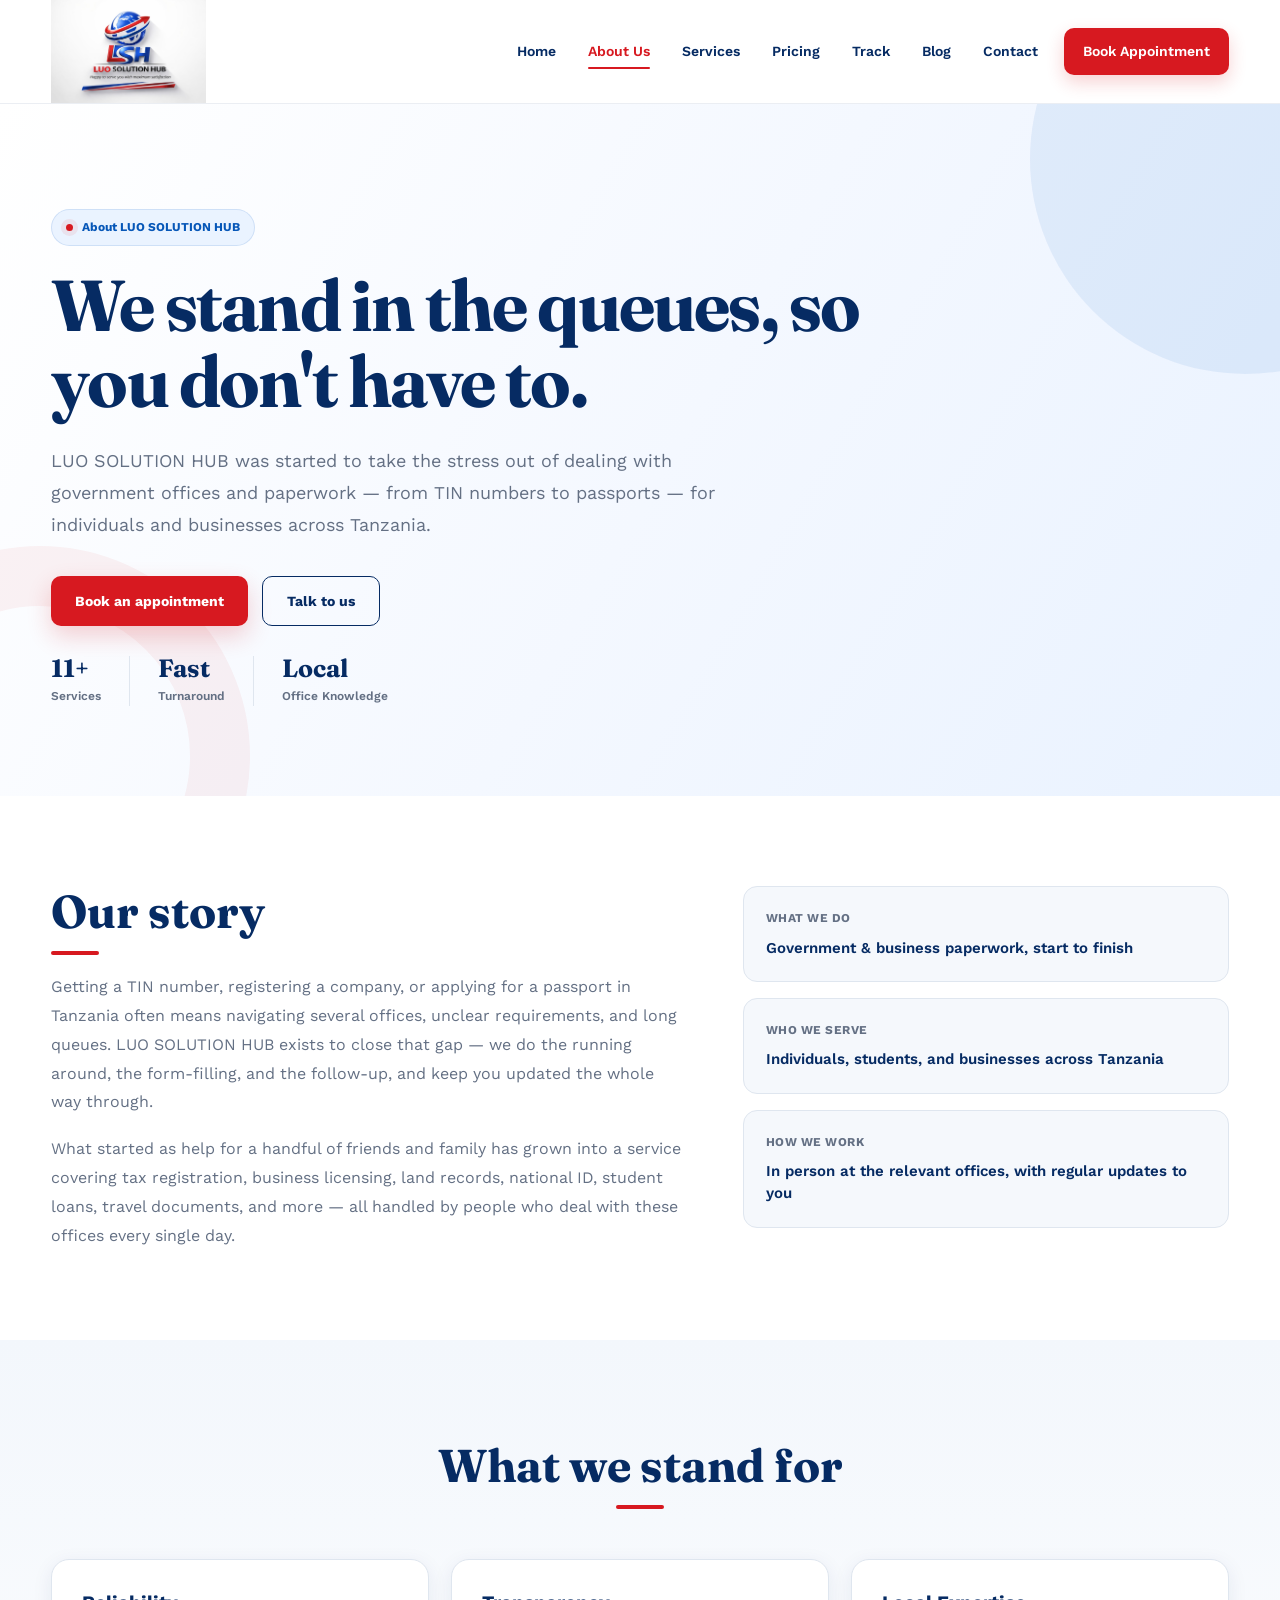
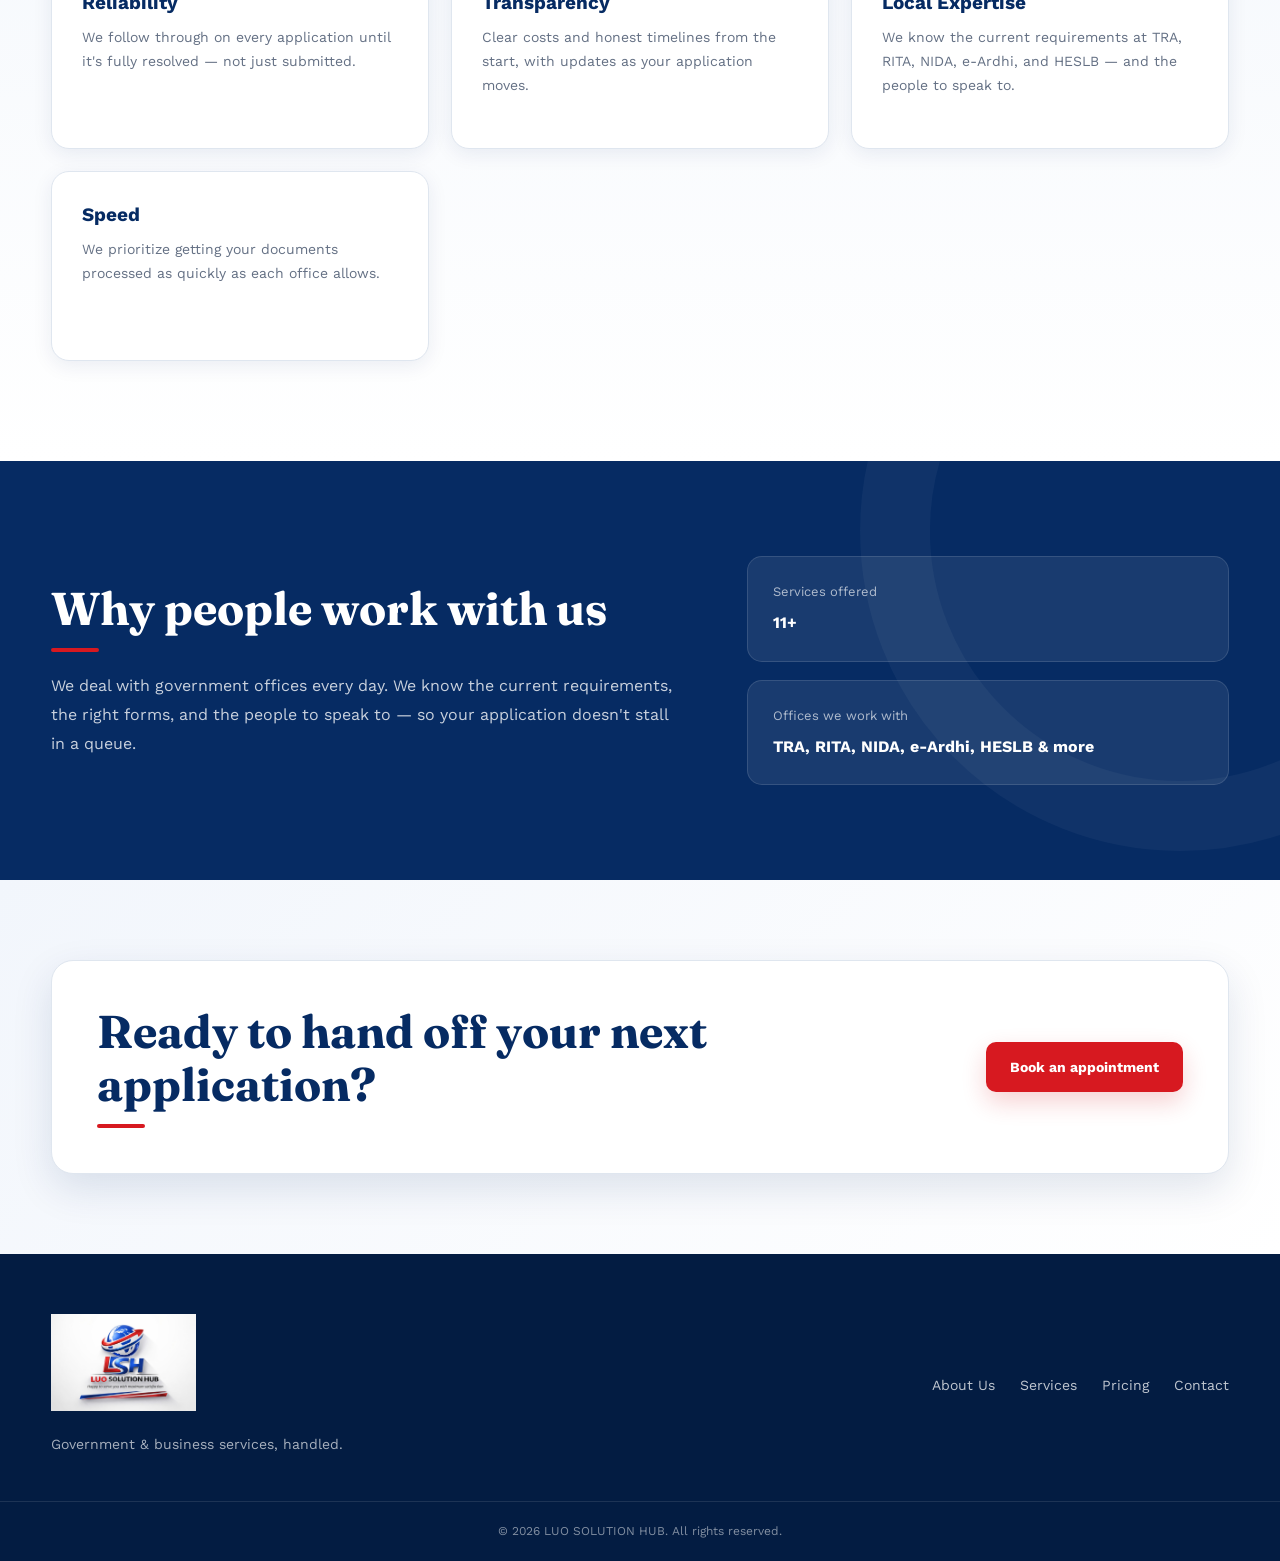
==== about.html @ 987a30d5 "Add booking, track, blog, and other pages" ====
<!DOCTYPE html>
<html lang="en">
<head>
  <meta charset="UTF-8">
  <meta name="viewport" content="width=device-width, initial-scale=1.0">
  <title>About Us — LUO SOLUTION HUB</title>
  <link rel="preconnect" href="https://fonts.googleapis.com">
  <link rel="preconnect" href="https://fonts.gstatic.com" crossorigin>
  <link href="https://fonts.googleapis.com/css2?family=Fraunces:opsz,wght@9..144,400;9..144,600;9..144,700&family=Work+Sans:wght@400;500;600&display=swap" rel="stylesheet">
  <link rel="stylesheet" href="styles.css">
</head>
<body>

  <header class="site-header">
    <div class="container header-inner">
      <a href="index.html" class="logo">
        <img src="image/logo.jpeg" alt="LUO Solution Hub Logo">
      </a>

      <button class="nav-toggle" id="navToggle" aria-label="Open menu" aria-expanded="false">
        <span></span><span></span><span></span>
      </button>

      <nav class="site-nav" id="siteNav">
        <a href="index.html">Home</a>
        <a href="about.html" class="active">About Us</a>
        <a href="services.html">Services</a>
        <a href="pricing.html">Pricing</a>
        <a href="track.html">Track</a>
        <a href="blog.html">Blog</a>
        <a href="contact.html">Contact</a>
        <a href="booking.html" class="nav-cta">Book Appointment</a>
      </nav>
    </div>
  </header>

  <main>
    <!-- HERO -->
    <section class="hero">
      <div class="container hero-inner">

        <div class="hero-badge">
          <span></span>
          About LUO SOLUTION HUB
        </div>

        <div class="hero-text">
          <h1>We stand in the queues, so you don't have to.</h1>
          <p class="hero-sub">
            LUO SOLUTION HUB was started to take the stress out of dealing with
            government offices and paperwork — from TIN numbers to passports —
            for individuals and businesses across Tanzania.
          </p>
          <div class="hero-actions">
            <a href="booking.html" class="btn btn-primary">Book an appointment</a>
            <a href="contact.html" class="btn btn-ghost">Talk to us</a>
          </div>

          <div class="hero-trust">
            <div>
              <strong>11+</strong>
              <span>Services</span>
            </div>
            <div>
              <strong>Fast</strong>
              <span>Turnaround</span>
            </div>
            <div>
              <strong>Local</strong>
              <span>Office Knowledge</span>
            </div>
          </div>
        </div>

      </div>
    </section>

    <!-- OUR STORY -->
    <section class="about-story">
      <div class="container about-story-inner">
        <div class="about-story-text">
          <h2>Our story</h2>
          <p>
            Getting a TIN number, registering a company, or applying for a
            passport in Tanzania often means navigating several offices,
            unclear requirements, and long queues. LUO SOLUTION HUB exists to
            close that gap — we do the running around, the form-filling, and
            the follow-up, and keep you updated the whole way through.
          </p>
          <p>
            What started as help for a handful of friends and family has grown
            into a service covering tax registration, business licensing, land
            records, national ID, student loans, travel documents, and more —
            all handled by people who deal with these offices every single day.
          </p>
        </div>
        <dl class="about-story-facts">
          <div>
            <dt>What we do</dt>
            <dd>Government &amp; business paperwork, start to finish</dd>
          </div>
          <div>
            <dt>Who we serve</dt>
            <dd>Individuals, students, and businesses across Tanzania</dd>
          </div>
          <div>
            <dt>How we work</dt>
            <dd>In person at the relevant offices, with regular updates to you</dd>
          </div>
        </dl>
      </div>
    </section>

    <!-- VALUES -->
    <section class="services">
      <div class="container">
        <h2>What we stand for</h2>
        <div class="services-grid">
          <div class="service-card">
            <h3>Reliability</h3>
            <p>We follow through on every application until it's fully resolved — not just submitted.</p>
          </div>
          <div class="service-card">
            <h3>Transparency</h3>
            <p>Clear costs and honest timelines from the start, with updates as your application moves.</p>
          </div>
          <div class="service-card">
            <h3>Local Expertise</h3>
            <p>We know the current requirements at TRA, RITA, NIDA, e-Ardhi, and HESLB — and the people to speak to.</p>
          </div>
          <div class="service-card">
            <h3>Speed</h3>
            <p>We prioritize getting your documents processed as quickly as each office allows.</p>
          </div>
        </div>
      </div>
    </section>

    <!-- WHY US -->
    <section class="trust">
      <div class="container trust-inner">
        <div>
          <h2>Why people work with us</h2>
          <p>
            We deal with government offices every day. We know the current
            requirements, the right forms, and the people to speak to —
            so your application doesn't stall in a queue.
          </p>
        </div>
        <dl class="trust-stats">
          <div>
            <dt>Services offered</dt>
            <dd>11+</dd>
          </div>
          <div>
            <dt>Offices we work with</dt>
            <dd>TRA, RITA, NIDA, e-Ardhi, HESLB &amp; more</dd>
          </div>
        </dl>
      </div>
    </section>

    <!-- CTA -->
    <section class="cta-band">
      <div class="container cta-inner">
        <h2>Ready to hand off your next application?</h2>
        <a href="booking.html" class="btn btn-primary">Book an appointment</a>
      </div>
    </section>
  </main>

  <footer class="site-footer">
    <div class="container footer-inner">
      <div>
        <a href="index.html" class="logo footer-logo">
          <img src="image/logo.jpeg" alt="LUO Solution Hub Logo">
        </a>
        <p>Government &amp; business services, handled.</p>
      </div>
      <nav class="footer-nav">
        <a href="about.html">About Us</a>
        <a href="services.html">Services</a>
        <a href="pricing.html">Pricing</a>
        <a href="contact.html">Contact</a>
      </nav>
    </div>
    <p class="footer-bottom">&copy; 2026 LUO SOLUTION HUB. All rights reserved.</p>
  </footer>

  <script src="script.js"></script>
</body>
</html>
---- styles.css ----
/* =========================================================
   LUO SOLUTION HUB
   Modern Corporate Website
   ========================================================= */

@import url('https://fonts.googleapis.com/css2?family=Fraunces:opsz,wght@9..144,400;9..144,600;9..144,700&family=Work+Sans:wght@400;500;600;700&display=swap');


/* =========================================================
   DESIGN TOKENS
   ========================================================= */

:root {

  /* Main LSH Colors */
  --navy: #062b63;
  --navy-dark: #031c42;

  --blue: #0757b8;
  --blue-light: #eaf3ff;

  --red: #d71920;
  --red-dark: #b50f15;

  --white: #ffffff;

  --light: #f5f8fc;
  --light-blue: #eef5ff;

  --text: #172033;
  --muted: #647084;
  --border: #dfe6ef;

  /* Shadows */
  --shadow-sm: 0 5px 20px rgba(6, 43, 99, 0.08);
  --shadow-md: 0 15px 40px rgba(6, 43, 99, 0.12);
  --shadow-lg: 0 25px 60px rgba(6, 43, 99, 0.16);

  /* Design */
  --radius: 18px;
  --container: 1180px;
}


/* =========================================================
   RESET
   ========================================================= */

* {
  margin: 0;
  padding: 0;
  box-sizing: border-box;
}

html {
  scroll-behavior: smooth;
  scroll-padding-top: 90px;
}

body {
  font-family: "Work Sans", sans-serif;
  color: var(--text);

  background:
    radial-gradient(
      circle at 10% 10%,
      rgba(7, 87, 184, 0.05),
      transparent 30%
    ),
    radial-gradient(
      circle at 90% 30%,
      rgba(215, 25, 32, 0.04),
      transparent 25%
    ),
    var(--light);

  line-height: 1.6;
  overflow-x: hidden;
}

img {
  max-width: 100%;
  display: block;
}

a {
  color: inherit;
  text-decoration: none;
}

button,
input,
textarea,
select {
  font-family: inherit;
}


/* =========================================================
   CONTAINER
   ========================================================= */

.container {
  width: min(92%, var(--container));
  margin: 0 auto;
}


/* =========================================================
   HEADER / NAVIGATION
   ========================================================= */

.site-header {
  position: sticky;
  top: 0;
  z-index: 1000;

  background: rgba(255, 255, 255, 0.96);

  backdrop-filter: blur(16px);
  -webkit-backdrop-filter: blur(16px);

  border-bottom: 1px solid rgba(6, 43, 99, 0.08);

  transition:
    box-shadow 0.3s ease,
    background 0.3s ease;
}

.site-header.scrolled {
  box-shadow: 0 8px 30px rgba(6, 43, 99, 0.12);
}

.header-inner {
  min-height: 82px;

  display: flex;
  align-items: center;
  justify-content: space-between;

  gap: 30px;
}


/* Logo */

.logo {
  display: inline-flex;
  align-items: center;

  flex-shrink: 0;

  transition: transform 0.3s ease;
}

.logo:hover {
  transform: scale(1.03);
}

.logo img {
  width: 155px;
  height: auto;
  object-fit: contain;
}


/* Navigation */

.site-nav {
  display: flex;
  align-items: center;
  gap: 4px;
}

.site-nav a {
  position: relative;

  padding: 11px 14px;

  font-size: 14px;
  font-weight: 600;

  color: var(--navy);

  border-radius: 10px;

  transition:
    color 0.25s ease,
    background 0.25s ease,
    transform 0.25s ease;
}

.site-nav a:not(.nav-cta):hover {
  color: var(--red);
  background: var(--light-blue);
}

.site-nav a.active {
  color: var(--red);
}

.site-nav a.active::after {
  content: "";

  position: absolute;

  left: 14px;
  right: 14px;
  bottom: 5px;

  height: 2px;

  background: var(--red);

  border-radius: 5px;
}


/* Navigation CTA */

.site-nav .nav-cta {
  margin-left: 8px;

  padding: 12px 19px;

  color: var(--white);

  background: var(--red);

  border-radius: 10px;

  box-shadow:
    0 7px 18px rgba(215, 25, 32, 0.20);

  transition:
    background 0.25s ease,
    transform 0.25s ease,
    box-shadow 0.25s ease;
}

.site-nav .nav-cta:hover {
  color: var(--white);

  background: var(--red-dark);

  transform: translateY(-2px);

  box-shadow:
    0 12px 25px rgba(215, 25, 32, 0.25);
}


/* Mobile menu button */

.nav-toggle {
  display: none;

  width: 44px;
  height: 44px;

  border: 0;
  border-radius: 10px;

  background: var(--light-blue);

  cursor: pointer;
}

.nav-toggle span {
  display: block;

  width: 22px;
  height: 2px;

  margin: 5px auto;

  background: var(--navy);

  transition: 0.3s ease;
}


/* =========================================================
   HERO
   ========================================================= */

.hero {
  position: relative;

  padding: 105px 0 90px;

  overflow: hidden;

  background:
    linear-gradient(
      120deg,
      #ffffff 0%,
      #f4f8ff 52%,
      #e9f2ff 100%
    );
}


/* Decorative blue circle */

.hero::before {
  content: "";

  position: absolute;

  width: 430px;
  height: 430px;

  right: -180px;
  top: -160px;

  border-radius: 50%;

  background: rgba(7, 87, 184, 0.08);

  animation: floating 8s ease-in-out infinite;
}


/* Decorative red circle */

.hero::after {
  content: "";

  position: absolute;

  width: 300px;
  height: 300px;

  left: -170px;
  bottom: -170px;

  border-radius: 50%;

  border: 60px solid rgba(215, 25, 32, 0.05);

  animation: floating 10s ease-in-out infinite reverse;
}

.hero-inner {
  position: relative;

  z-index: 2;
}


/* Hero content */

.hero-text {
  max-width: 850px;
}


/* Badge */

.hero-badge {
  display: inline-flex;
  align-items: center;
  gap: 9px;

  margin-bottom: 22px;

  padding: 8px 14px;

  color: var(--blue);

  background: var(--blue-light);

  border: 1px solid rgba(7, 87, 184, 0.12);

  border-radius: 50px;

  font-size: 12px;
  font-weight: 700;

  animation: fadeUp 0.7s ease both;
}

.hero-badge span {
  width: 7px;
  height: 7px;

  border-radius: 50%;

  background: var(--red);

  box-shadow: 0 0 0 5px rgba(215, 25, 32, 0.08);
}


/* Hero heading */

.hero-text h1 {
  font-family: "Fraunces", serif;

  font-size: clamp(44px, 6vw, 72px);

  line-height: 1.05;

  letter-spacing: -1.8px;

  color: var(--navy);

  margin-bottom: 25px;

  animation: fadeUp 0.8s 0.08s ease both;
}


/* Hero paragraph */

.hero-sub {
  max-width: 700px;

  color: var(--muted);

  font-size: 18px;

  line-height: 1.8;

  margin-bottom: 34px;

  animation: fadeUp 0.8s 0.15s ease both;
}


/* =========================================================
   BUTTONS
   ========================================================= */

.btn {
  display: inline-flex;

  align-items: center;
  justify-content: center;

  min-height: 50px;

  padding: 13px 24px;

  border-radius: 10px;

  font-size: 14px;
  font-weight: 700;

  cursor: pointer;

  transition:
    transform 0.3s ease,
    box-shadow 0.3s ease,
    background 0.3s ease,
    color 0.3s ease;
}


/* Hero actions */

.hero-actions {
  display: flex;
  flex-wrap: wrap;

  gap: 14px;

  animation: fadeUp 0.8s 0.22s ease both;
}


/* Primary button */

.btn-primary {
  color: var(--white);

  background: var(--red);

  box-shadow:
    0 10px 25px rgba(215, 25, 32, 0.20);
}

.btn-primary:hover {
  color: var(--white);

  background: var(--red-dark);

  transform: translateY(-3px);

  box-shadow:
    0 15px 30px rgba(215, 25, 32, 0.25);
}


/* Secondary button */

.btn-ghost {
  color: var(--navy);

  background: transparent;

  border: 1px solid var(--navy);
}

.btn-ghost:hover {
  color: var(--white);

  background: var(--navy);

  transform: translateY(-3px);

  box-shadow: var(--shadow-sm);
}


/* =========================================================
   HERO TRUST STATS
   ========================================================= */

.hero-trust {
  display: flex;
  align-items: center;

  gap: 0;

  margin-top: 30px;

  max-width: 620px;

  animation: fadeUp 0.8s 0.3s ease both;
}

.hero-trust > div {
  display: flex;

  flex-direction: column;

  padding: 0 28px;

  border-right: 1px solid var(--border);
}

.hero-trust > div:first-child {
  padding-left: 0;
}

.hero-trust > div:last-child {
  border-right: none;
}

.hero-trust strong {
  font-family: "Fraunces", serif;

  font-size: 25px;

  line-height: 1;

  color: var(--navy);

  margin-bottom: 6px;
}

.hero-trust span {
  color: var(--muted);

  font-size: 12px;

  font-weight: 600;
}


/* =========================================================
   SERVICE CHIPS
   ========================================================= */

.service-chips {
  display: flex;

  flex-wrap: wrap;

  gap: 10px;

  margin-top: 45px;

  max-width: 1000px;
}

.chip {
  padding: 9px 15px;

  color: var(--navy);

  background: var(--white);

  border: 1px solid var(--border);

  border-radius: 50px;

  font-size: 13px;
  font-weight: 600;

  box-shadow: var(--shadow-sm);

  transition:
    background 0.3s ease,
    color 0.3s ease,
    border-color 0.3s ease,
    transform 0.3s ease;
}

.chip:hover {
  color: var(--white);

  background: var(--navy);

  border-color: var(--navy);

  transform: translateY(-3px);

  box-shadow: var(--shadow-md);
}


/* =========================================================
   COMMON SECTION STYLING
   ========================================================= */

section {
  position: relative;
}

section h2 {
  font-family: "Fraunces", serif;

  font-size: clamp(32px, 4vw, 46px);

  line-height: 1.15;

  color: var(--navy);

  margin-bottom: 15px;
}

section h2::after {
  content: "";

  display: block;

  width: 48px;
  height: 4px;

  margin-top: 12px;

  background: var(--red);

  border-radius: 5px;
}


/* =========================================================
   HOW IT WORKS
   ========================================================= */

.how-it-works {
  padding: 95px 0;

  background: var(--white);
}

.steps {
  list-style: none;

  display: grid;

  grid-template-columns: repeat(3, 1fr);

  gap: 25px;

  margin-top: 45px;
}

.steps li {
  position: relative;

  padding: 35px 30px;

  background: var(--light);

  border: 1px solid var(--border);

  border-radius: var(--radius);

  overflow: hidden;

  transition:
    transform 0.35s ease,
    background 0.35s ease,
    box-shadow 0.35s ease,
    border-color 0.35s ease;
}

.steps li::before {
  content: "";

  position: absolute;

  width: 100px;
  height: 100px;

  right: -40px;
  top: -40px;

  border-radius: 50%;

  background: rgba(7, 87, 184, 0.07);
}

.steps li:hover {
  transform: translateY(-8px);

  background: var(--white);

  border-color: rgba(7, 87, 184, 0.18);

  box-shadow: var(--shadow-md);
}

.step-num {
  width: 48px;
  height: 48px;

  display: flex;

  align-items: center;
  justify-content: center;

  margin-bottom: 20px;

  border-radius: 50%;

  color: var(--white);

  background: var(--navy);

  font-weight: 700;

  position: relative;
  z-index: 2;
}

.steps h3 {
  color: var(--navy);

  font-size: 19px;

  margin-bottom: 10px;
}

.steps p {
  color: var(--muted);

  font-size: 14px;

  line-height: 1.7;
}


/* =========================================================
   SERVICES
   ========================================================= */

.services {
  padding: 100px 0;

  background:
    linear-gradient(
      180deg,
      #f3f7fc 0%,
      #ffffff 100%
    );
}

.services > .container > h2 {
  text-align: center;
}

.services > .container > h2::after {
  margin-left: auto;
  margin-right: auto;
}

.services-grid {
  display: grid;

  grid-template-columns:
    repeat(3, minmax(0, 1fr));

  gap: 22px;

  margin-top: 50px;
}


/* Service card */

.service-card {
  position: relative;

  padding: 30px;

  min-height: 190px;

  display: flex;
  flex-direction: column;

  justify-content: flex-start;

  background: var(--white);

  border: 1px solid var(--border);

  border-radius: var(--radius);

  box-shadow: var(--shadow-sm);

  overflow: hidden;

  transition:
    transform 0.35s ease,
    box-shadow 0.35s ease,
    border-color 0.35s ease;
}


/* Red hover bar */

.service-card::before {
  content: "";

  position: absolute;

  left: 0;
  top: 0;

  width: 5px;
  height: 0;

  background: var(--red);

  transition: height 0.35s ease;
}

.service-card:hover {
  transform: translateY(-8px);

  border-color: rgba(6, 43, 99, 0.12);

  box-shadow: var(--shadow-md);
}

.service-card:hover::before {
  height: 100%;
}

.service-card h3 {
  color: var(--navy);

  font-size: 19px;

  line-height: 1.35;

  margin-bottom: 10px;

  transition: color 0.3s ease;
}

.service-card:hover h3 {
  color: var(--red);
}

.service-card p {
  color: var(--muted);

  font-size: 14px;

  line-height: 1.7;
}


/* =========================================================
   TRUST SECTION
   ========================================================= */

.trust {
  padding: 95px 0;

  color: var(--white);

  background: var(--navy);

  overflow: hidden;
}

.trust::before {
  content: "";

  position: absolute;

  width: 500px;
  height: 500px;

  right: -220px;
  top: -250px;

  border-radius: 50%;

  border: 70px solid rgba(255, 255, 255, 0.04);
}

.trust-inner {
  position: relative;

  z-index: 2;

  display: grid;

  grid-template-columns: 1.3fr 1fr;

  gap: 70px;

  align-items: center;
}

.trust h2 {
  color: var(--white);
}

.trust h2::after {
  background: var(--red);
}

.trust p {
  max-width: 650px;

  margin-top: 20px;

  color: rgba(255, 255, 255, 0.78);

  line-height: 1.8;
}


/* Trust statistics */

.trust-stats {
  display: grid;

  gap: 18px;
}

.trust-stats > div {
  padding: 25px;

  background: rgba(255, 255, 255, 0.08);

  border: 1px solid rgba(255, 255, 255, 0.12);

  border-radius: 15px;

  transition:
    background 0.3s ease,
    transform 0.3s ease;
}

.trust-stats > div:hover {
  background: rgba(255, 255, 255, 0.12);

  transform: translateX(5px);
}

.trust-stats dt {
  color: rgba(255, 255, 255, 0.65);

  font-size: 13px;

  margin-bottom: 7px;
}

.trust-stats dd {
  color: var(--white);

  font-weight: 700;
}


/* =========================================================
   CTA
   ========================================================= */

.cta-band {
  padding: 80px 0;

  background:
    linear-gradient(
      135deg,
      #f2f6fc,
      #ffffff
    );
}

.cta-inner {
  display: flex;

  align-items: center;

  justify-content: space-between;

  gap: 30px;

  padding: 45px;

  background: var(--white);

  border: 1px solid var(--border);

  border-radius: 22px;

  box-shadow: var(--shadow-md);
}

.cta-inner h2 {
  max-width: 700px;

  margin-bottom: 0;
}


/* =========================================================
   FOOTER
   ========================================================= */

.site-footer {
  padding-top: 60px;

  color: var(--white);

  background: var(--navy-dark);
}

.footer-inner {
  display: flex;

  justify-content: space-between;

  gap: 50px;

  padding-bottom: 45px;
}

.footer-logo img {
  width: 145px;
}

.footer-inner p {
  margin-top: 15px;

  color: rgba(255, 255, 255, 0.65);

  font-size: 14px;
}

.footer-nav {
  display: flex;

  flex-wrap: wrap;

  gap: 10px 25px;

  align-items: center;
}

.footer-nav a {
  color: rgba(255, 255, 255, 0.75);

  font-size: 14px;

  transition:
    color 0.3s ease,
    transform 0.3s ease;
}

.footer-nav a:hover {
  color: var(--white);

  transform: translateY(-2px);
}

.footer-bottom {
  text-align: center;

  padding: 20px;

  border-top: 1px solid rgba(255, 255, 255, 0.10);

  color: rgba(255, 255, 255, 0.50);

  font-size: 12px;
}


/* =========================================================
   SCROLL ANIMATIONS
   ========================================================= */

.reveal {
  opacity: 0;

  transform: translateY(30px);

  transition:
    opacity 0.7s ease,
    transform 0.7s ease;
}

.reveal.visible {
  opacity: 1;

  transform: translateY(0);
}


@keyframes fadeUp {

  from {
    opacity: 0;

    transform: translateY(25px);
  }

  to {
    opacity: 1;

    transform: translateY(0);
  }

}


@keyframes floating {

  0%,
  100% {
    transform: translateY(0);
  }

  50% {
    transform: translateY(15px);
  }

}


/* =========================================================
   TABLET
   ========================================================= */

@media (max-width: 950px) {

  .site-nav {
    gap: 0;
  }

  .site-nav a {
    padding: 10px;

    font-size: 13px;
  }

  .site-nav .nav-cta {
    padding: 10px 14px;
  }

  .services-grid {
    grid-template-columns: repeat(2, 1fr);
  }

  .steps {
    grid-template-columns: 1fr;
  }

  .trust-inner {
    grid-template-columns: 1fr;

    gap: 40px;
  }

}


/* =========================================================
   MOBILE NAVIGATION
   ========================================================= */

@media (max-width: 760px) {

  .header-inner {
    min-height: 72px;
  }

  .logo img {
    width: 135px;
  }

  .nav-toggle {
    display: block;

    position: relative;

    z-index: 1001;
  }

  .site-nav {
    position: absolute;

    top: 72px;
    left: 0;
    right: 0;

    display: flex;

    flex-direction: column;

    align-items: stretch;

    gap: 5px;

    padding: 15px;

    background: var(--white);

    border-bottom: 1px solid var(--border);

    box-shadow: var(--shadow-md);

    opacity: 0;

    visibility: hidden;

    transform: translateY(-15px);

    transition:
      opacity 0.3s ease,
      transform 0.3s ease,
      visibility 0.3s ease;
  }

  .site-nav.open {
    opacity: 1;

    visibility: visible;

    transform: translateY(0);
  }

  .site-nav a {
    padding: 13px 15px;
  }

  .site-nav .nav-cta {
    margin-left: 0;

    margin-top: 5px;

    text-align: center;
  }


  /* Hero */

  .hero {
    padding: 75px 0 70px;
  }

  .hero-text h1 {
    font-size: 45px;
  }

  .hero-sub {
    font-size: 16px;
  }


  /* Services */

  .services-grid {
    grid-template-columns: 1fr;
  }


  /* CTA */

  .cta-inner {
    flex-direction: column;

    align-items: flex-start;

    padding: 32px;
  }


  /* Footer */

  .footer-inner {
    flex-direction: column;
  }

  .footer-nav {
    flex-direction: column;

    align-items: flex-start;
  }

}


/* =========================================================
   SMALL MOBILE
   ========================================================= */

@media (max-width: 480px) {

  .container {
    width: min(90%, var(--container));
  }

  .hero {
    padding: 60px 0;
  }

  .hero-text h1 {
    font-size: 37px;

    letter-spacing: -1px;
  }

  .hero-badge {
    font-size: 11px;
  }


  /* Buttons */

  .hero-actions {
    flex-direction: column;

    width: 100%;
  }

  .hero-actions .btn {
    width: 100%;
  }


  /* Trust stats */

  .hero-trust {
    width: 100%;

    justify-content: space-between;

    margin-top: 25px;
  }

  .hero-trust > div {
    padding: 0 12px;
  }

  .hero-trust > div:first-child {
    padding-left: 0;
  }

  .hero-trust strong {
    font-size: 20px;
  }

  .hero-trust span {
    font-size: 11px;
  }


  /* Chips */

  .service-chips {
    gap: 7px;

    margin-top: 35px;
  }

  .chip {
    padding: 8px 12px;

    font-size: 12px;
  }


  /* Sections */

  section h2 {
    font-size: 32px;
  }


  /* Cards */

  .service-card {
    padding: 25px;
  }

  .steps li {
    padding: 30px 25px;
  }


  /* CTA */

  .cta-band {
    padding: 55px 0;
  }

  .cta-inner {
    padding: 28px;
  }

}


/* =========================================================
   ABOUT PAGE — STORY SECTION
   ========================================================= */

.about-story {
  padding: 90px 0;

  background: var(--white);
}

.about-story-inner {
  display: grid;

  grid-template-columns: 1.3fr 1fr;

  gap: 60px;

  align-items: start;
}

.about-story-text p {
  color: var(--muted);

  font-size: 16px;

  line-height: 1.8;

  margin-top: 18px;
}

.about-story-facts {
  display: grid;

  gap: 16px;
}

.about-story-facts > div {
  padding: 22px;

  background: var(--light);

  border: 1px solid var(--border);

  border-radius: 14px;
}

.about-story-facts dt {
  color: var(--muted);

  font-size: 12px;
  font-weight: 700;

  text-transform: uppercase;
  letter-spacing: 0.04em;

  margin-bottom: 8px;
}

.about-story-facts dd {
  color: var(--navy);

  font-size: 15px;
  font-weight: 600;

  line-height: 1.5;
}

@media (max-width: 950px) {
  .about-story-inner {
    grid-template-columns: 1fr;
  }
}


/* =========================================================
   SERVICES PAGE — DETAILED SERVICE LIST
   ========================================================= */

.service-details {
  padding: 90px 0;

  background: var(--white);
}

.service-detail {
  display: grid;

  grid-template-columns: 1fr 2fr;

  gap: 40px;

  padding: 45px 0;

  border-bottom: 1px solid var(--border);

  scroll-margin-top: 100px;
}

.service-detail:first-child {
  padding-top: 0;
}

.service-detail:last-child {
  border-bottom: none;
}

.service-detail-heading h2 {
  font-size: 26px;

  margin-bottom: 0;
}

.service-detail-body p {
  color: var(--muted);

  font-size: 16px;

  line-height: 1.8;

  margin-bottom: 18px;
}

.service-detail-body ul {
  list-style: none;

  margin-bottom: 24px;

  display: grid;

  gap: 10px;
}

.service-detail-body ul li {
  position: relative;

  padding-left: 24px;

  color: var(--text);

  font-size: 15px;
}

.service-detail-body ul li::before {
  content: "";

  position: absolute;

  left: 0;
  top: 8px;

  width: 8px;
  height: 8px;

  border-radius: 50%;

  background: var(--red);
}

.btn-sm {
  min-height: 42px;

  padding: 9px 18px;

  font-size: 13px;
}

@media (max-width: 760px) {
  .service-detail {
    grid-template-columns: 1fr;

    gap: 16px;
  }
}


/* =========================================================
   PRICING PAGE — TABLE
   ========================================================= */

.pricing-table-section {
  padding: 90px 0;

  background: var(--white);
}

.pricing-table {
  margin-top: 40px;

  border: 1px solid var(--border);

  border-radius: var(--radius);

  overflow: hidden;

  background: var(--white);

  box-shadow: var(--shadow-sm);
}

.pricing-row {
  display: grid;

  grid-template-columns: 2fr 1fr auto;

  align-items: center;

  gap: 16px;

  padding: 20px 26px;

  border-bottom: 1px solid var(--border);
}

.pricing-row:last-child {
  border-bottom: none;
}

.pricing-row-head {
  background: var(--light);

  font-size: 12px;
  font-weight: 700;

  text-transform: uppercase;
  letter-spacing: 0.04em;

  color: var(--muted);
}

.pricing-row span:first-child {
  color: var(--navy);

  font-weight: 600;

  font-size: 15px;
}

.pricing-quote {
  color: var(--muted);

  font-size: 14px;
}

@media (max-width: 640px) {
  .pricing-row {
    grid-template-columns: 1fr;

    gap: 8px;
  }

  .pricing-row a {
    justify-self: start;
  }
}


/* =========================================================
   FORMS (Booking / Track / Contact)
   ========================================================= */

.form-section {
  padding: 80px 0 100px;

  background: var(--white);
}

.form-section-inner {
  display: grid;

  grid-template-columns: 1.6fr 1fr;

  gap: 50px;

  align-items: start;
}

.site-form {
  display: grid;

  grid-template-columns: 1fr 1fr;

  gap: 20px;

  padding: 36px;

  background: var(--light);

  border: 1px solid var(--border);

  border-radius: var(--radius);
}

.form-group {
  display: flex;

  flex-direction: column;

  gap: 8px;
}

.form-group-full {
  grid-column: 1 / -1;
}

.form-group label {
  font-size: 13px;
  font-weight: 700;

  color: var(--navy);
}

.form-group input,
.form-group select,
.form-group textarea {
  padding: 12px 14px;

  border: 1px solid var(--border);

  border-radius: 10px;

  font-size: 15px;

  color: var(--text);

  background: var(--white);

  font-family: inherit;
}

.form-group input:focus,
.form-group select:focus,
.form-group textarea:focus {
  outline: none;

  border-color: var(--blue);

  box-shadow: 0 0 0 3px rgba(7, 87, 184, 0.12);
}

.form-submit {
  grid-column: 1 / -1;

  justify-self: start;
}

.form-aside {
  padding: 30px;

  background: var(--navy);

  color: var(--white);

  border-radius: var(--radius);
}

.form-aside h3 {
  font-family: "Fraunces", serif;

  font-size: 20px;

  margin-bottom: 12px;
}

.form-aside p {
  color: rgba(255, 255, 255, 0.78);

  font-size: 14px;

  line-height: 1.7;

  margin-bottom: 18px;
}

.contact-list {
  list-style: none;

  display: grid;

  gap: 16px;
}

.contact-list li {
  display: flex;

  flex-direction: column;

  gap: 4px;
}

.contact-list strong {
  font-size: 12px;
  font-weight: 700;

  color: rgba(255, 255, 255, 0.6);

  text-transform: uppercase;
  letter-spacing: 0.04em;
}

.contact-list a,
.contact-list span {
  color: var(--white);

  font-size: 15px;
  font-weight: 600;
}

@media (max-width: 800px) {
  .form-section-inner {
    grid-template-columns: 1fr;
  }

  .site-form {
    grid-template-columns: 1fr;
  }
}


/* =========================================================
   BLOG PAGE
   ========================================================= */

.blog-card {
  min-height: auto;
}

.blog-tag {
  display: inline-block;

  padding: 4px 12px;

  margin-bottom: 14px;

  background: var(--blue-light);

  color: var(--blue);

  font-size: 11px;
  font-weight: 700;

  text-transform: uppercase;
  letter-spacing: 0.04em;

  border-radius: 50px;
}

.blog-note {
  margin-top: 40px;

  text-align: center;

  color: var(--muted);

  font-size: 14px;
}
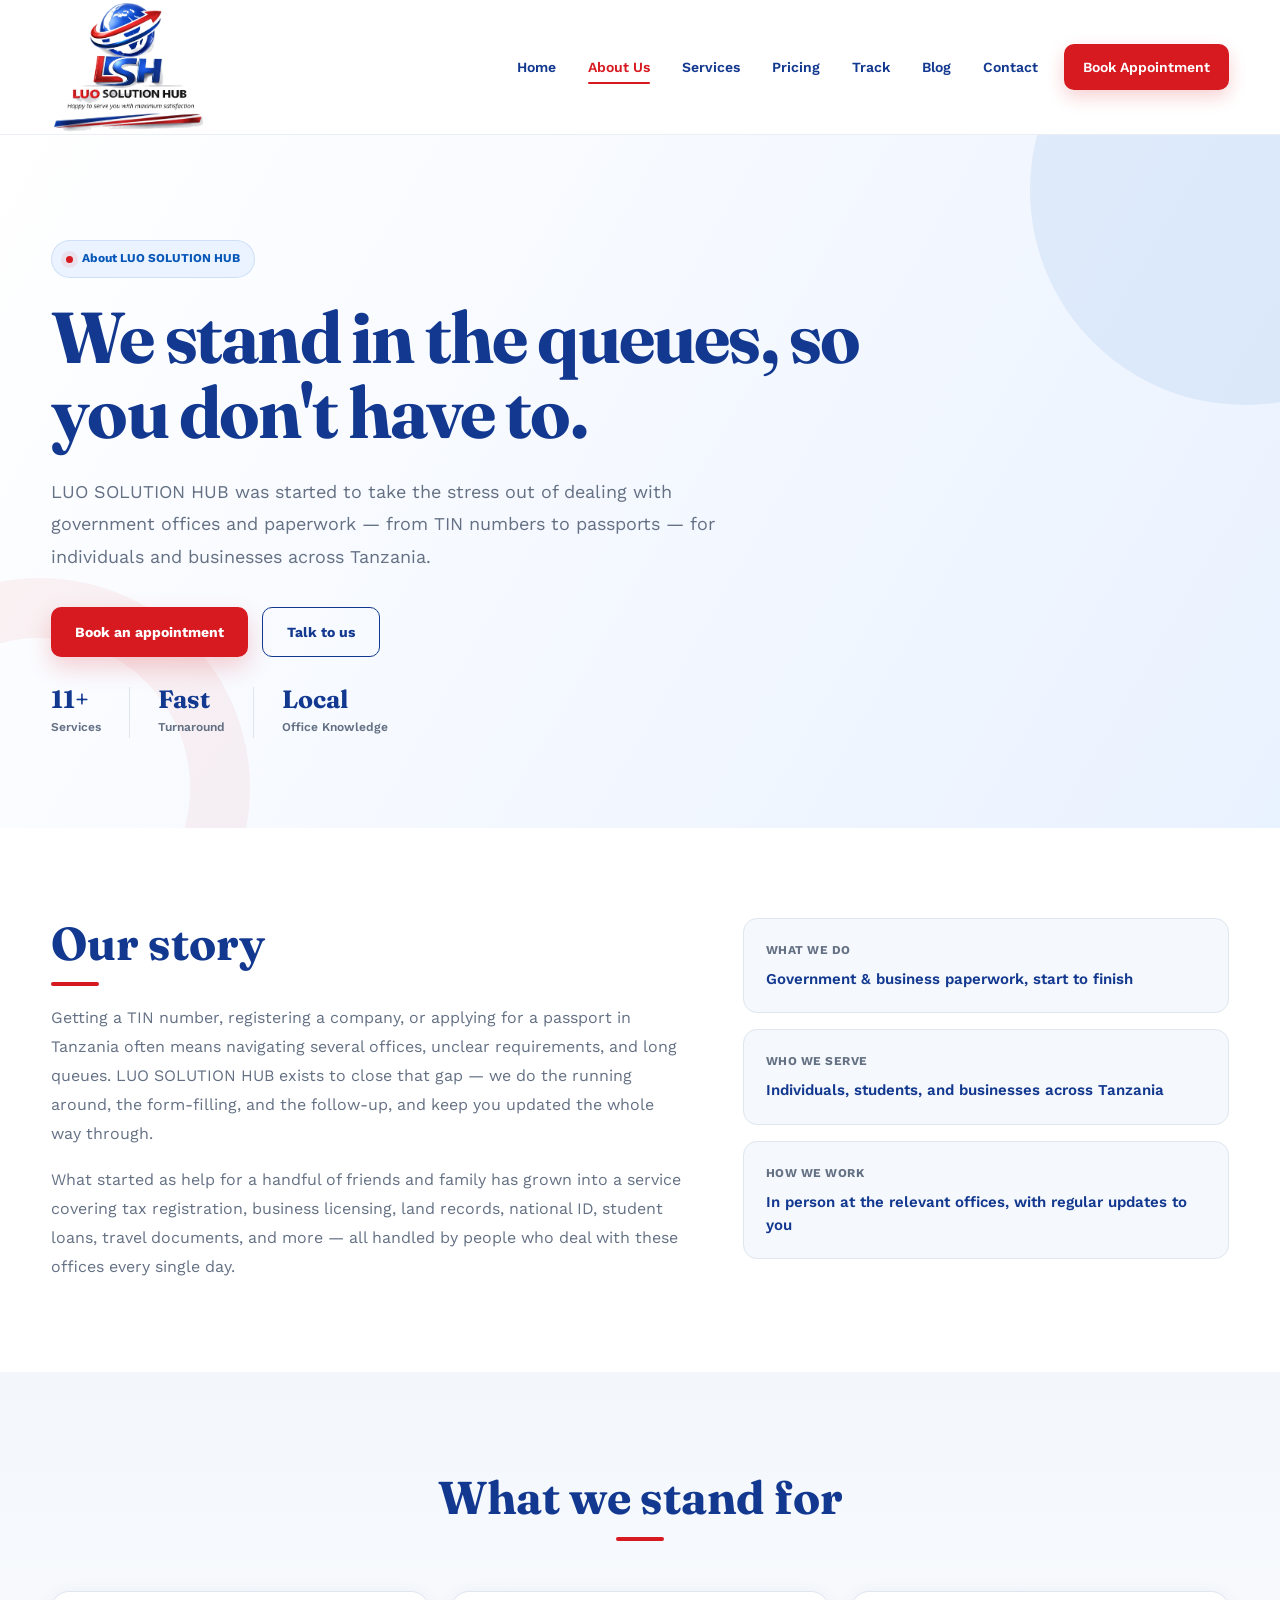
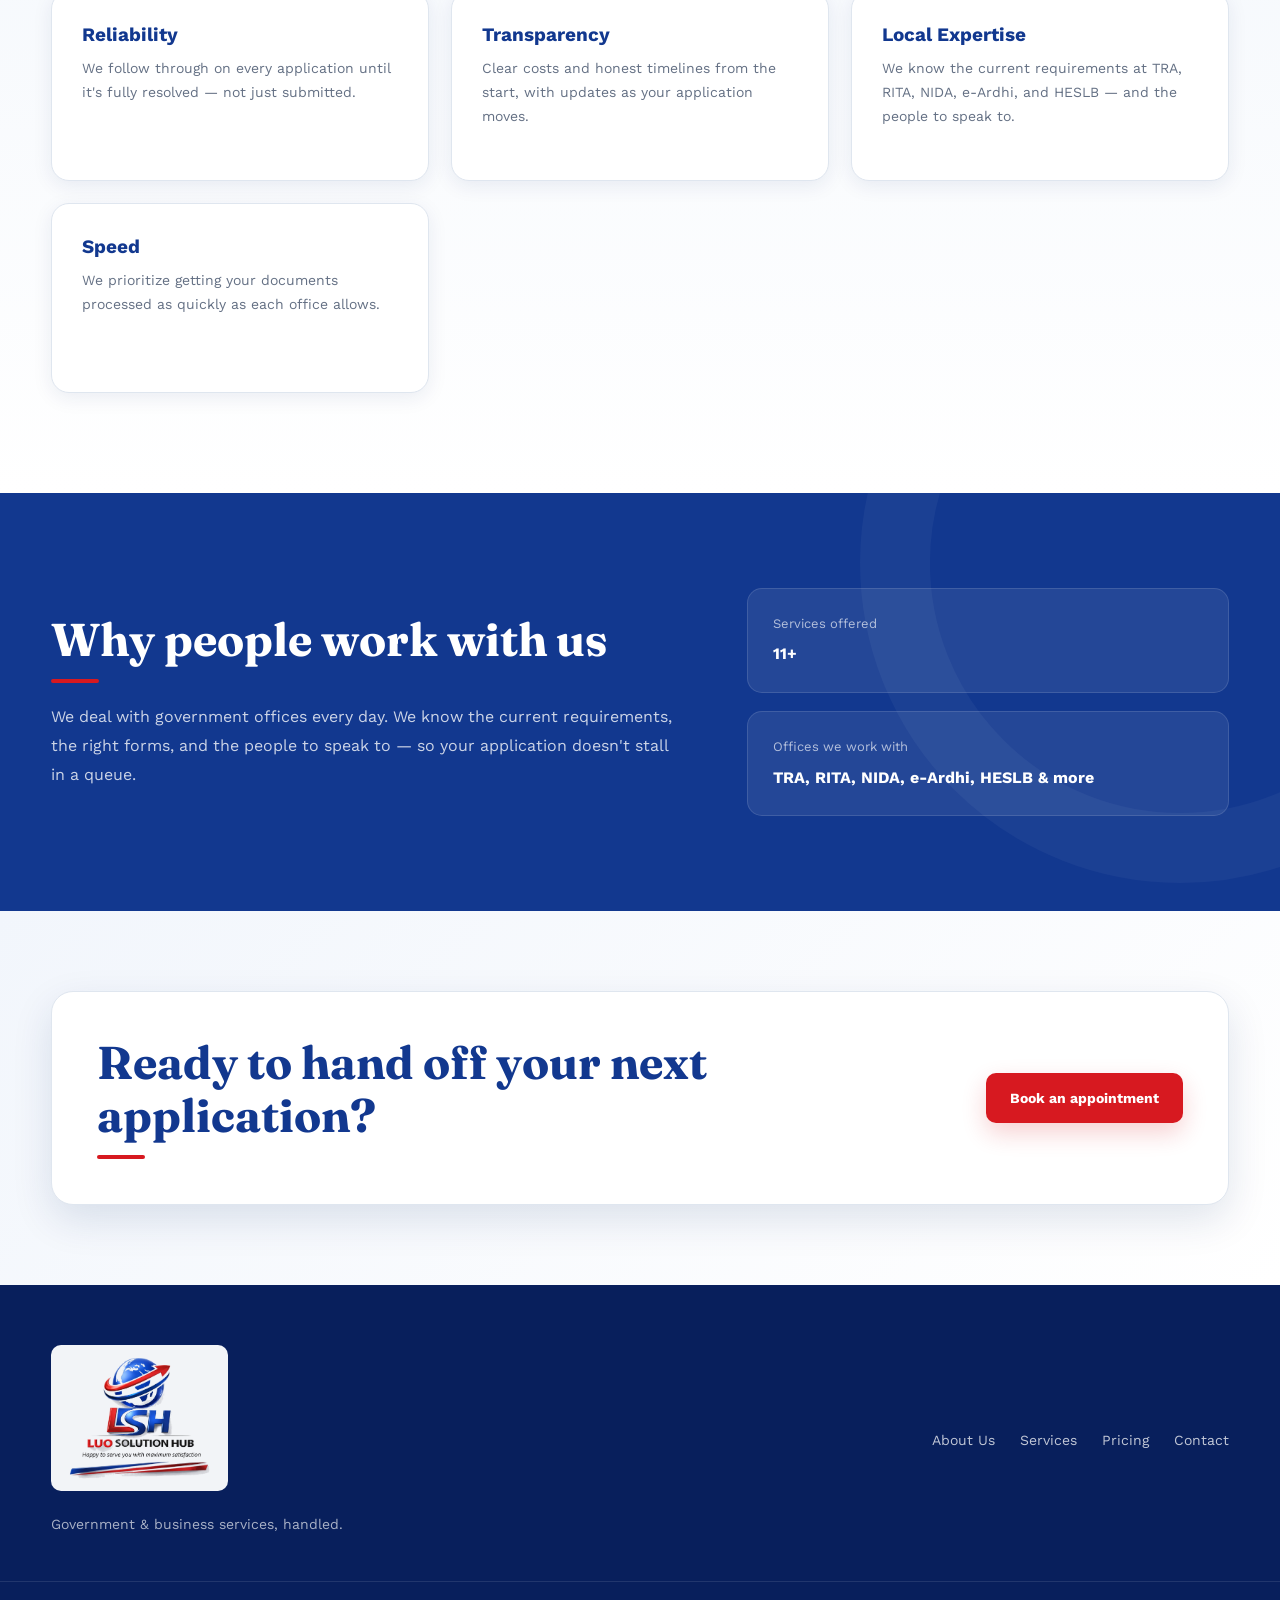
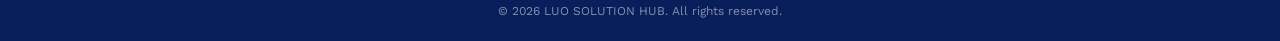
==== commit a5b18b6d: "replacing some files" ====
--- a/about.html
+++ b/about.html
@@ -14,7 +14,7 @@
   <header class="site-header">
     <div class="container header-inner">
       <a href="index.html" class="logo">
-        <img src="image/logo.jpeg" alt="LUO Solution Hub Logo">
+        <img src="image/logo.png" alt="LUO Solution Hub Logo">
       </a>
 
       <button class="nav-toggle" id="navToggle" aria-label="Open menu" aria-expanded="false">
@@ -173,7 +173,7 @@
     <div class="container footer-inner">
       <div>
         <a href="index.html" class="logo footer-logo">
-          <img src="image/logo.jpeg" alt="LUO Solution Hub Logo">
+          <img src="image/logo.png" alt="LUO Solution Hub Logo">
         </a>
         <p>Government &amp; business services, handled.</p>
       </div>
--- a/styles.css
+++ b/styles.css
@@ -13,8 +13,8 @@
 :root {
 
   /* Main LSH Colors */
-  --navy: #062b63;
-  --navy-dark: #031c42;
+  --navy: #12388f;
+  --navy-dark: #081f5c;
 
   --blue: #0757b8;
   --blue-light: #eaf3ff;
@@ -1058,8 +1058,19 @@
   padding-bottom: 45px;
 }
 
+.footer-logo {
+  display: inline-block;
+
+  padding: 10px 16px;
+
+  background: rgba(255, 255, 255, 0.95);
+
+  border-radius: 10px;
+}
+
 .footer-logo img {
   width: 145px;
+  display: block;
 }
 
 .footer-inner p {
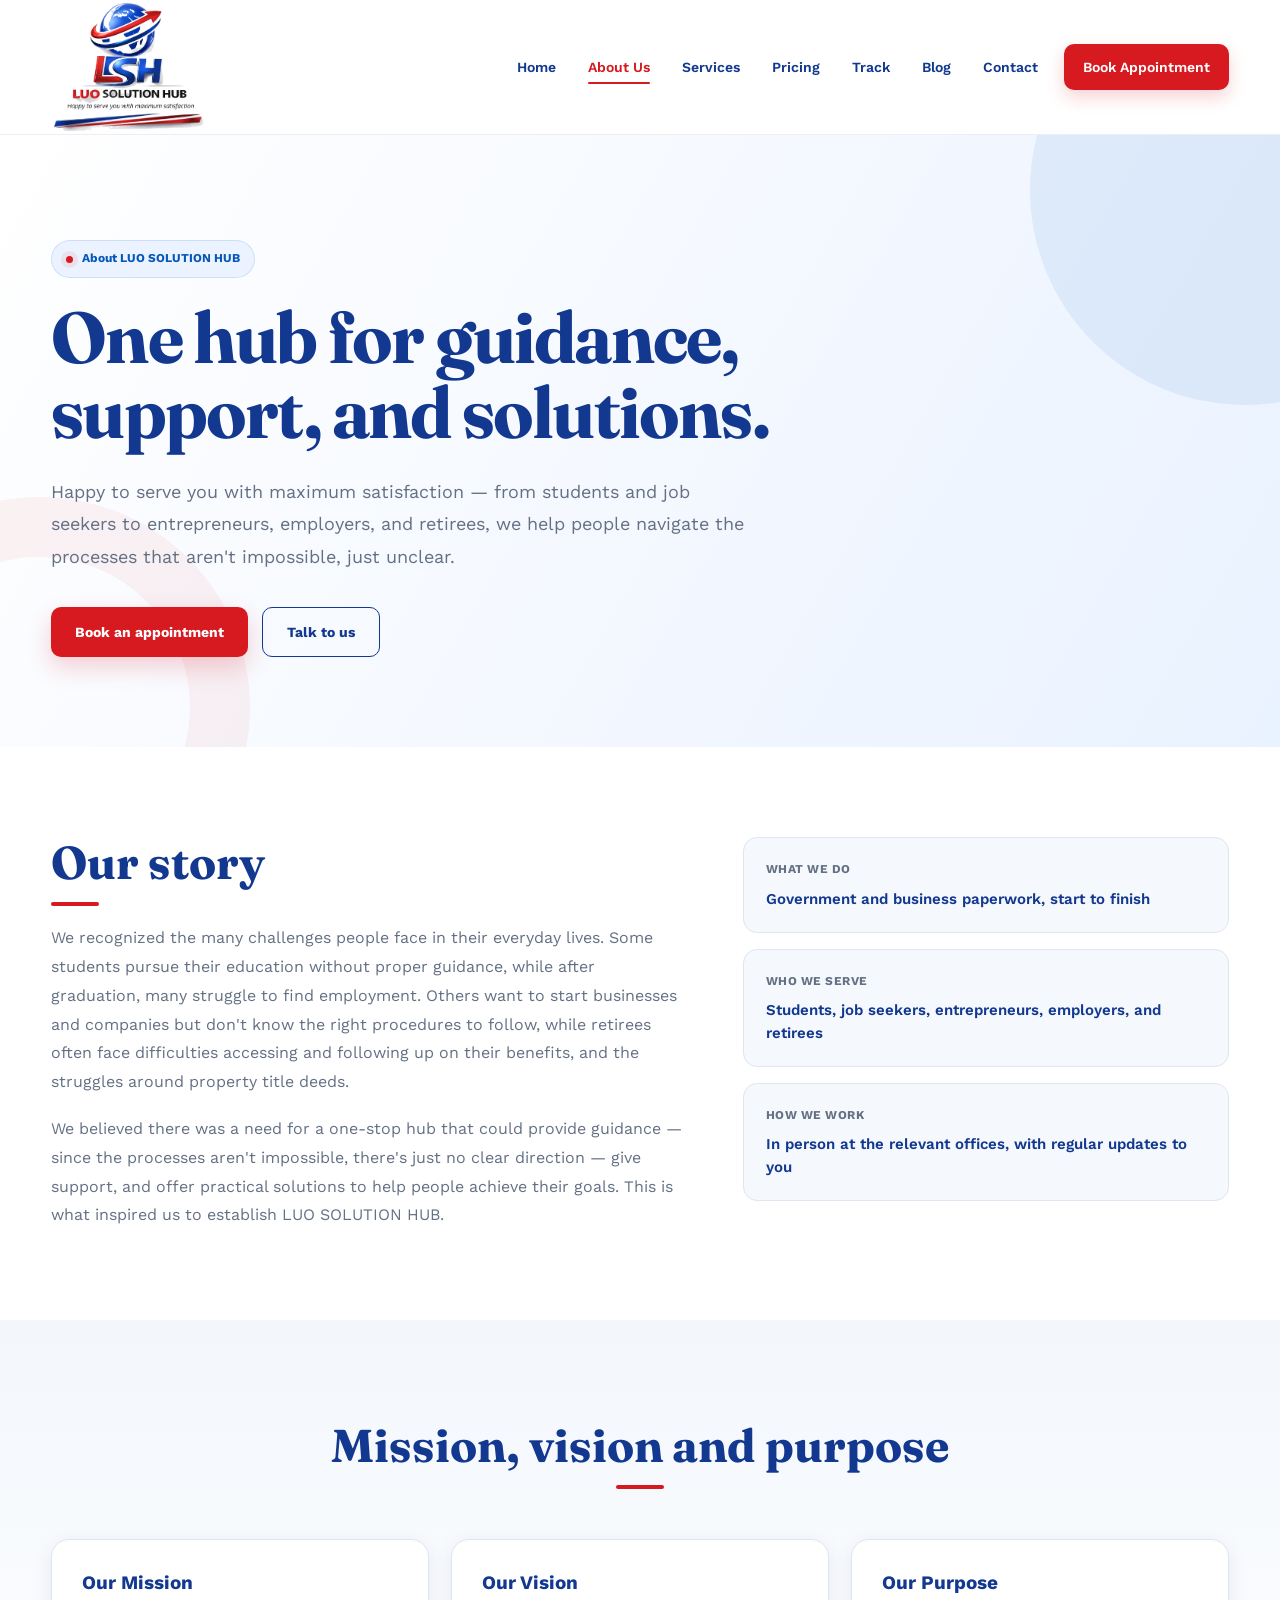
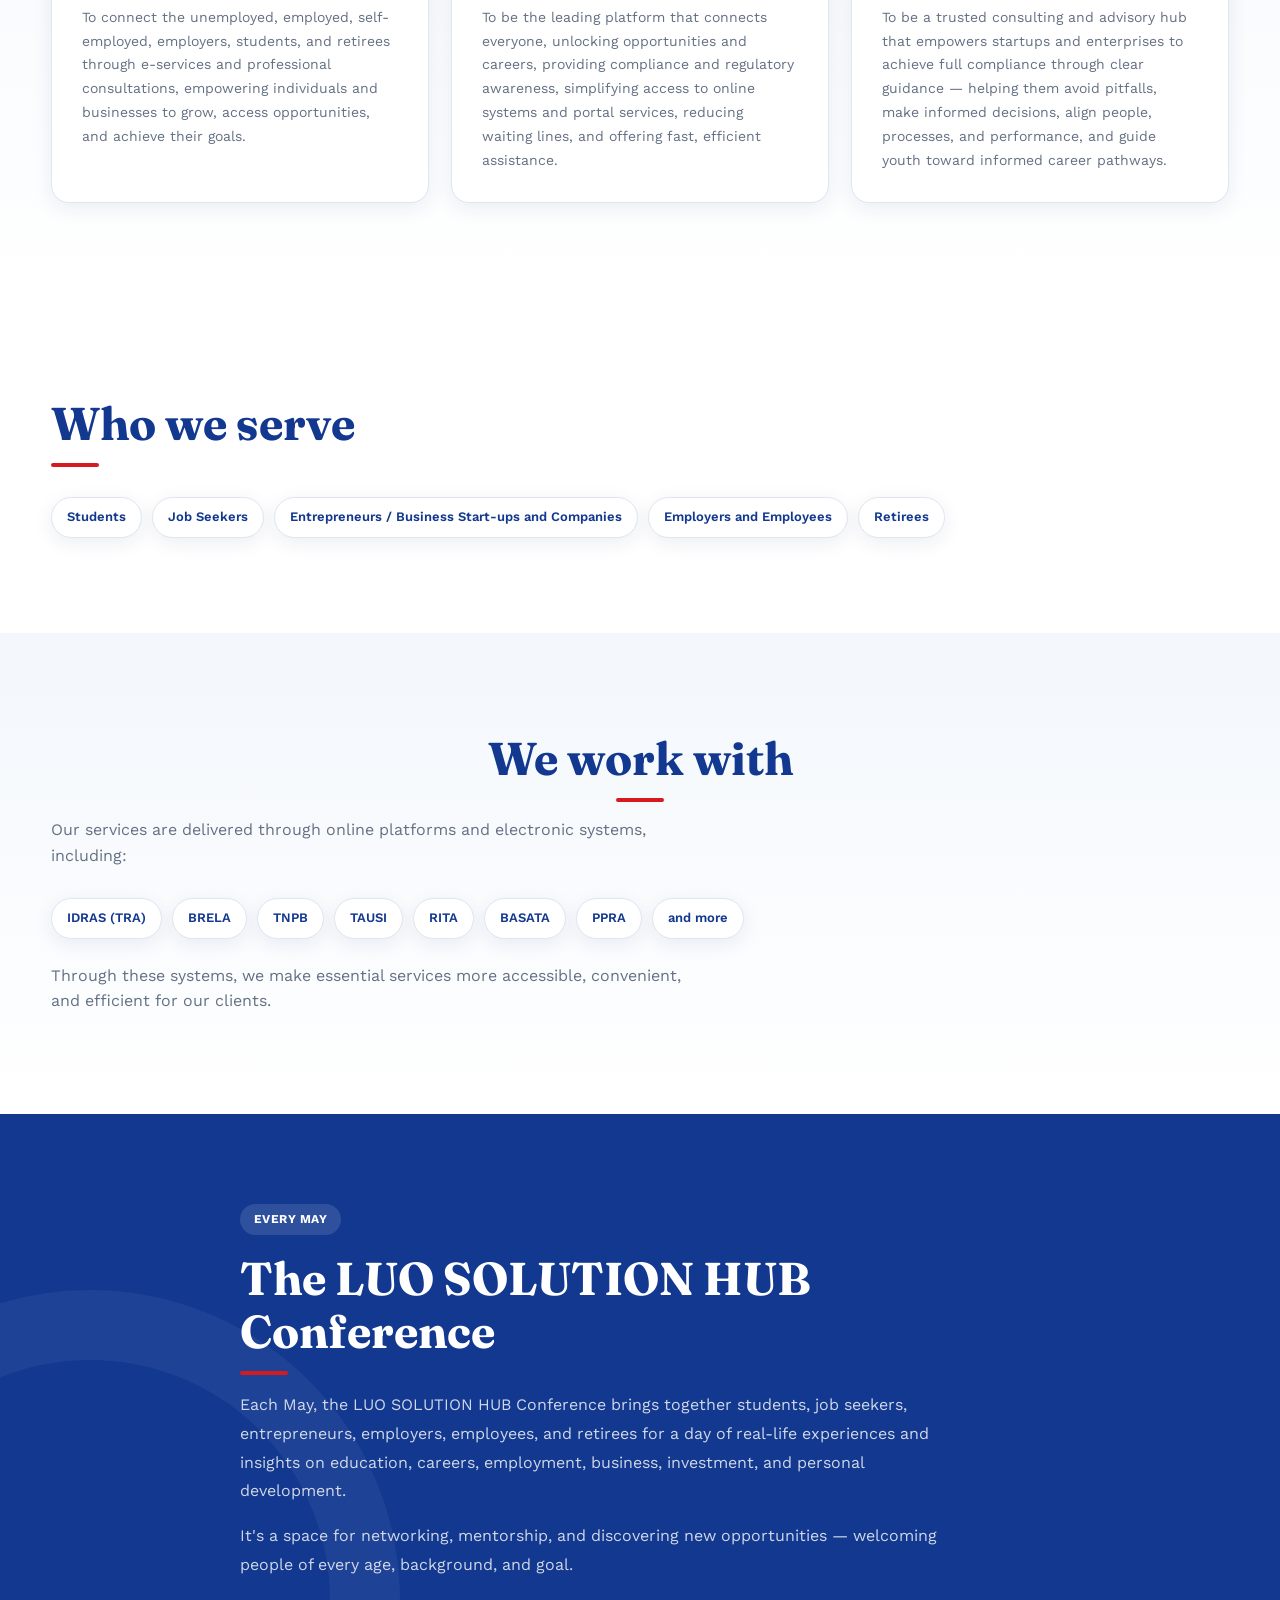
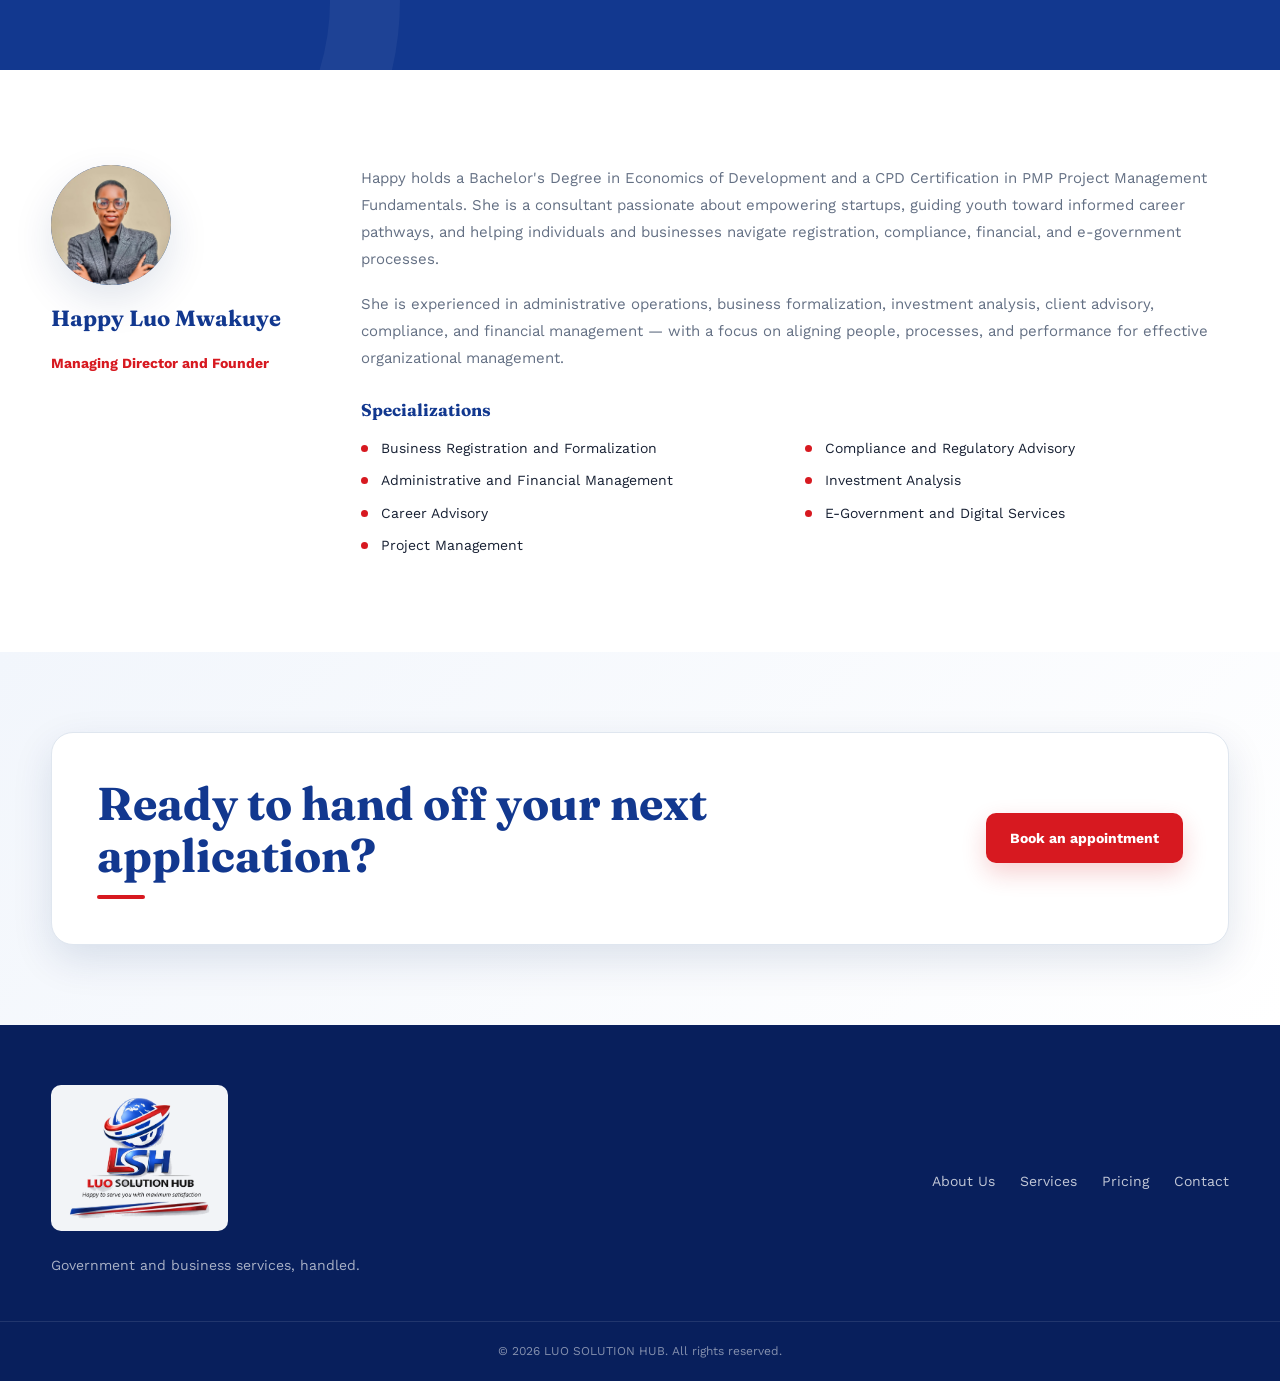
==== commit f8b7601a: "replacing and adding  some files" ====
--- a/about.html
+++ b/about.html
@@ -45,30 +45,16 @@
         </div>
 
         <div class="hero-text">
-          <h1>We stand in the queues, so you don't have to.</h1>
+          <h1>One hub for guidance, support, and solutions.</h1>
           <p class="hero-sub">
-            LUO SOLUTION HUB was started to take the stress out of dealing with
-            government offices and paperwork — from TIN numbers to passports —
-            for individuals and businesses across Tanzania.
+            Happy to serve you with maximum satisfaction — from students and
+            job seekers to entrepreneurs, employers, and retirees, we help
+            people navigate the processes that aren't impossible, just
+            unclear.
           </p>
           <div class="hero-actions">
             <a href="booking.html" class="btn btn-primary">Book an appointment</a>
             <a href="contact.html" class="btn btn-ghost">Talk to us</a>
-          </div>
-
-          <div class="hero-trust">
-            <div>
-              <strong>11+</strong>
-              <span>Services</span>
-            </div>
-            <div>
-              <strong>Fast</strong>
-              <span>Turnaround</span>
-            </div>
-            <div>
-              <strong>Local</strong>
-              <span>Office Knowledge</span>
-            </div>
           </div>
         </div>
 
@@ -81,27 +67,30 @@
         <div class="about-story-text">
           <h2>Our story</h2>
           <p>
-            Getting a TIN number, registering a company, or applying for a
-            passport in Tanzania often means navigating several offices,
-            unclear requirements, and long queues. LUO SOLUTION HUB exists to
-            close that gap — we do the running around, the form-filling, and
-            the follow-up, and keep you updated the whole way through.
-          </p>
-          <p>
-            What started as help for a handful of friends and family has grown
-            into a service covering tax registration, business licensing, land
-            records, national ID, student loans, travel documents, and more —
-            all handled by people who deal with these offices every single day.
+            We recognized the many challenges people face in their everyday
+            lives. Some students pursue their education without proper
+            guidance, while after graduation, many struggle to find
+            employment. Others want to start businesses and companies but
+            don't know the right procedures to follow, while retirees often
+            face difficulties accessing and following up on their benefits,
+            and the struggles around property title deeds.
+          </p>
+          <p>
+            We believed there was a need for a one-stop hub that could
+            provide guidance — since the processes aren't impossible, there's
+            just no clear direction — give support, and offer practical
+            solutions to help people achieve their goals. This is what
+            inspired us to establish LUO SOLUTION HUB.
           </p>
         </div>
         <dl class="about-story-facts">
           <div>
             <dt>What we do</dt>
-            <dd>Government &amp; business paperwork, start to finish</dd>
+            <dd>Government and business paperwork, start to finish</dd>
           </div>
           <div>
             <dt>Who we serve</dt>
-            <dd>Individuals, students, and businesses across Tanzania</dd>
+            <dd>Students, job seekers, entrepreneurs, employers, and retirees</dd>
           </div>
           <div>
             <dt>How we work</dt>
@@ -111,52 +100,143 @@
       </div>
     </section>
 
-    <!-- VALUES -->
+    <!-- MISSION / VISION / PURPOSE -->
     <section class="services">
       <div class="container">
-        <h2>What we stand for</h2>
+        <h2>Mission, vision and purpose</h2>
         <div class="services-grid">
           <div class="service-card">
-            <h3>Reliability</h3>
-            <p>We follow through on every application until it's fully resolved — not just submitted.</p>
+            <h3>Our Mission</h3>
+            <p>
+              To connect the unemployed, employed, self-employed, employers,
+              students, and retirees through e-services and professional
+              consultations, empowering individuals and businesses to grow,
+              access opportunities, and achieve their goals.
+            </p>
           </div>
           <div class="service-card">
-            <h3>Transparency</h3>
-            <p>Clear costs and honest timelines from the start, with updates as your application moves.</p>
+            <h3>Our Vision</h3>
+            <p>
+              To be the leading platform that connects everyone, unlocking
+              opportunities and careers, providing compliance and regulatory
+              awareness, simplifying access to online systems and portal
+              services, reducing waiting lines, and offering fast, efficient
+              assistance.
+            </p>
           </div>
           <div class="service-card">
-            <h3>Local Expertise</h3>
-            <p>We know the current requirements at TRA, RITA, NIDA, e-Ardhi, and HESLB — and the people to speak to.</p>
-          </div>
-          <div class="service-card">
-            <h3>Speed</h3>
-            <p>We prioritize getting your documents processed as quickly as each office allows.</p>
-          </div>
-        </div>
-      </div>
-    </section>
-
-    <!-- WHY US -->
-    <section class="trust">
-      <div class="container trust-inner">
-        <div>
-          <h2>Why people work with us</h2>
-          <p>
-            We deal with government offices every day. We know the current
-            requirements, the right forms, and the people to speak to —
-            so your application doesn't stall in a queue.
-          </p>
-        </div>
-        <dl class="trust-stats">
-          <div>
-            <dt>Services offered</dt>
-            <dd>11+</dd>
-          </div>
-          <div>
-            <dt>Offices we work with</dt>
-            <dd>TRA, RITA, NIDA, e-Ardhi, HESLB &amp; more</dd>
-          </div>
-        </dl>
+            <h3>Our Purpose</h3>
+            <p>
+              To be a trusted consulting and advisory hub that empowers
+              startups and enterprises to achieve full compliance through
+              clear guidance — helping them avoid pitfalls, make informed
+              decisions, align people, processes, and performance, and guide
+              youth toward informed career pathways.
+            </p>
+          </div>
+        </div>
+      </div>
+    </section>
+
+    <!-- WHO WE SERVE -->
+    <section class="how-it-works">
+      <div class="container">
+        <h2>Who we serve</h2>
+        <div class="chip-row">
+          <span class="chip-static">Students</span>
+          <span class="chip-static">Job Seekers</span>
+          <span class="chip-static">Entrepreneurs / Business Start-ups and Companies</span>
+          <span class="chip-static">Employers and Employees</span>
+          <span class="chip-static">Retirees</span>
+        </div>
+      </div>
+    </section>
+
+    <!-- PLATFORMS WE WORK WITH -->
+    <section class="services">
+      <div class="container">
+        <h2>We work with</h2>
+        <p style="color:var(--muted); max-width:65ch; margin-bottom: 0;">
+          Our services are delivered through online platforms and electronic
+          systems, including:
+        </p>
+        <div class="chip-row">
+          <span class="chip-static">IDRAS (TRA)</span>
+          <span class="chip-static">BRELA</span>
+          <span class="chip-static">TNPB</span>
+          <span class="chip-static">TAUSI</span>
+          <span class="chip-static">RITA</span>
+          <span class="chip-static">BASATA</span>
+          <span class="chip-static">PPRA</span>
+          <span class="chip-static">and more</span>
+        </div>
+        <p style="color:var(--muted); max-width:65ch; margin-top: 24px; margin-bottom: 0;">
+          Through these systems, we make essential services more accessible,
+          convenient, and efficient for our clients.
+        </p>
+      </div>
+    </section>
+
+    <!-- OUR CONFERENCE -->
+    <section class="conference-band">
+      <div class="container conference-inner">
+        <span class="conference-badge">Every May</span>
+        <h2>The LUO SOLUTION HUB Conference</h2>
+        <p>
+          Each May, the LUO SOLUTION HUB Conference brings together students,
+          job seekers, entrepreneurs, employers, employees, and retirees for
+          a day of real-life experiences and insights on education, careers,
+          employment, business, investment, and personal development.
+        </p>
+        <p>
+          It's a space for networking, mentorship, and discovering new
+          opportunities — welcoming people of every age, background, and
+          goal.
+        </p>
+      </div>
+    </section>
+
+    <!-- LEADERSHIP -->
+    <section class="leadership">
+      <div class="container leadership-inner">
+
+        <div class="leadership-profile">
+          <div class="avatar-circle">
+            <img src="image/founder.jpg" alt="Happy Luo Mwakuye — Managing Director & Founder">
+          </div>
+          <h3>Happy Luo Mwakuye</h3>
+          <span>Managing Director and Founder</span>
+        </div>
+
+        <div class="leadership-body">
+          <p>
+            Happy holds a Bachelor's Degree in Economics of Development and a
+            CPD Certification in PMP Project Management Fundamentals. She is
+            a consultant passionate about empowering startups, guiding youth
+            toward informed career pathways, and helping individuals and
+            businesses navigate registration, compliance, financial, and
+            e-government processes.
+          </p>
+          <p>
+            She is experienced in administrative operations, business
+            formalization, investment analysis, client advisory, compliance,
+            and financial management — with a focus on aligning people,
+            processes, and performance for effective organizational
+            management.
+          </p>
+
+          <h4>Specializations</h4>
+          <ul>
+            <li>Business Registration and Formalization</li>
+            <li>Compliance and Regulatory Advisory</li>
+            <li>Administrative and Financial Management</li>
+            <li>Investment Analysis</li>
+            <li>Career Advisory</li>
+            <li>E-Government and Digital Services</li>
+            <li>Project Management</li>
+          </ul>
+        </div>
+
       </div>
     </section>
 
@@ -175,7 +255,7 @@
         <a href="index.html" class="logo footer-logo">
           <img src="image/logo.png" alt="LUO Solution Hub Logo">
         </a>
-        <p>Government &amp; business services, handled.</p>
+        <p>Government and business services, handled.</p>
       </div>
       <nav class="footer-nav">
         <a href="about.html">About Us</a>
--- a/styles.css
+++ b/styles.css
@@ -1901,3 +1901,363 @@
 
   font-size: 14px;
 }
+
+
+/* =========================================================
+   BLOG ARTICLE PAGE
+   ========================================================= */
+
+.article-hero {
+  padding-bottom: 60px;
+}
+
+.article-section {
+  padding: 20px 0 90px;
+
+  background: var(--white);
+}
+
+.article-inner {
+  display: grid;
+
+  grid-template-columns: 2.2fr 1fr;
+
+  gap: 50px;
+
+  align-items: start;
+}
+
+.article-body {
+  max-width: 68ch;
+}
+
+.article-body p {
+  color: var(--muted);
+
+  font-size: 16px;
+
+  line-height: 1.8;
+
+  margin-bottom: 20px;
+}
+
+.article-body h2 {
+  font-size: 24px;
+
+  margin-top: 40px;
+}
+
+.article-body ul,
+.article-body ol {
+  color: var(--text);
+
+  font-size: 15px;
+
+  line-height: 1.8;
+
+  margin: 0 0 20px;
+
+  padding-left: 22px;
+}
+
+.article-body li {
+  margin-bottom: 8px;
+}
+
+.article-cta-box {
+  margin-top: 40px;
+
+  padding: 30px;
+
+  background: var(--light);
+
+  border: 1px solid var(--border);
+
+  border-radius: var(--radius);
+}
+
+.article-cta-box h3 {
+  font-family: "Fraunces", serif;
+
+  font-size: 19px;
+
+  color: var(--navy);
+
+  margin-bottom: 10px;
+}
+
+.article-cta-box p {
+  margin-bottom: 18px;
+}
+
+.article-sidebar .form-aside {
+  position: sticky;
+
+  top: 100px;
+}
+
+@media (max-width: 860px) {
+  .article-inner {
+    grid-template-columns: 1fr;
+  }
+
+  .article-sidebar .form-aside {
+    position: static;
+  }
+}
+
+
+/* =========================================================
+   ABOUT PAGE — WHO WE SERVE / PLATFORMS (static chip lists)
+   ========================================================= */
+
+.chip-static {
+  padding: 9px 15px;
+
+  color: var(--navy);
+
+  background: var(--white);
+
+  border: 1px solid var(--border);
+
+  border-radius: 50px;
+
+  font-size: 13px;
+  font-weight: 600;
+
+  box-shadow: var(--shadow-sm);
+}
+
+.chip-row {
+  display: flex;
+
+  flex-wrap: wrap;
+
+  gap: 10px;
+
+  margin-top: 30px;
+}
+
+
+/* =========================================================
+   ABOUT PAGE — CONFERENCE BAND
+   ========================================================= */
+
+.conference-band {
+  padding: 90px 0;
+
+  color: var(--white);
+
+  background: var(--navy);
+
+  overflow: hidden;
+}
+
+.conference-band::before {
+  content: "";
+
+  position: absolute;
+
+  width: 480px;
+  height: 480px;
+
+  left: -220px;
+  bottom: -240px;
+
+  border-radius: 50%;
+
+  border: 70px solid rgba(255, 255, 255, 0.05);
+}
+
+.conference-inner {
+  position: relative;
+
+  z-index: 2;
+
+  max-width: 800px;
+}
+
+.conference-inner h2 {
+  color: var(--white);
+}
+
+.conference-inner h2::after {
+  background: var(--red);
+}
+
+.conference-badge {
+  display: inline-block;
+
+  margin-bottom: 18px;
+
+  padding: 6px 14px;
+
+  background: rgba(255, 255, 255, 0.12);
+
+  border-radius: 50px;
+
+  font-size: 12px;
+  font-weight: 700;
+
+  letter-spacing: 0.04em;
+
+  text-transform: uppercase;
+}
+
+.conference-inner p {
+  color: rgba(255, 255, 255, 0.8);
+
+  font-size: 16px;
+
+  line-height: 1.8;
+
+  margin-top: 16px;
+
+  max-width: 700px;
+}
+
+
+/* =========================================================
+   ABOUT PAGE — LEADERSHIP
+   ========================================================= */
+
+.leadership {
+  padding: 95px 0;
+
+  background: var(--white);
+}
+
+.leadership-inner {
+  display: grid;
+
+  grid-template-columns: 260px 1fr;
+
+  gap: 50px;
+
+  align-items: start;
+}
+
+.leadership-profile {
+  display: flex;
+
+  flex-direction: column;
+
+  align-items: flex-start;
+
+  gap: 16px;
+}
+
+.avatar-circle {
+  width: 120px;
+  height: 120px;
+
+  display: flex;
+
+  align-items: center;
+  justify-content: center;
+
+  border-radius: 50%;
+
+  overflow: hidden;
+
+  background: linear-gradient(135deg, var(--navy), var(--blue));
+
+  color: var(--white);
+
+  font-family: "Fraunces", serif;
+
+  font-size: 34px;
+  font-weight: 700;
+
+  box-shadow: var(--shadow-md);
+}
+
+.avatar-circle img {
+  width: 100%;
+  height: 100%;
+
+  object-fit: cover;
+}
+
+.leadership-profile h3 {
+  font-family: "Fraunces", serif;
+
+  font-size: 22px;
+
+  color: var(--navy);
+
+  margin: 0;
+}
+
+.leadership-profile span {
+  color: var(--red);
+
+  font-size: 14px;
+  font-weight: 700;
+}
+
+.leadership-body p {
+  color: var(--muted);
+
+  font-size: 15px;
+
+  line-height: 1.8;
+
+  margin-bottom: 18px;
+}
+
+.leadership-body h4 {
+  font-family: "Fraunces", serif;
+
+  font-size: 17px;
+
+  color: var(--navy);
+
+  margin: 24px 0 14px;
+}
+
+.leadership-body ul {
+  list-style: none;
+
+  display: grid;
+
+  grid-template-columns: repeat(2, 1fr);
+
+  gap: 10px 20px;
+}
+
+.leadership-body ul li {
+  position: relative;
+
+  padding-left: 20px;
+
+  color: var(--text);
+
+  font-size: 14px;
+}
+
+.leadership-body ul li::before {
+  content: "";
+
+  position: absolute;
+
+  left: 0;
+  top: 8px;
+
+  width: 7px;
+  height: 7px;
+
+  border-radius: 50%;
+
+  background: var(--red);
+}
+
+@media (max-width: 800px) {
+  .leadership-inner {
+    grid-template-columns: 1fr;
+  }
+
+  .leadership-body ul {
+    grid-template-columns: 1fr;
+  }
+}
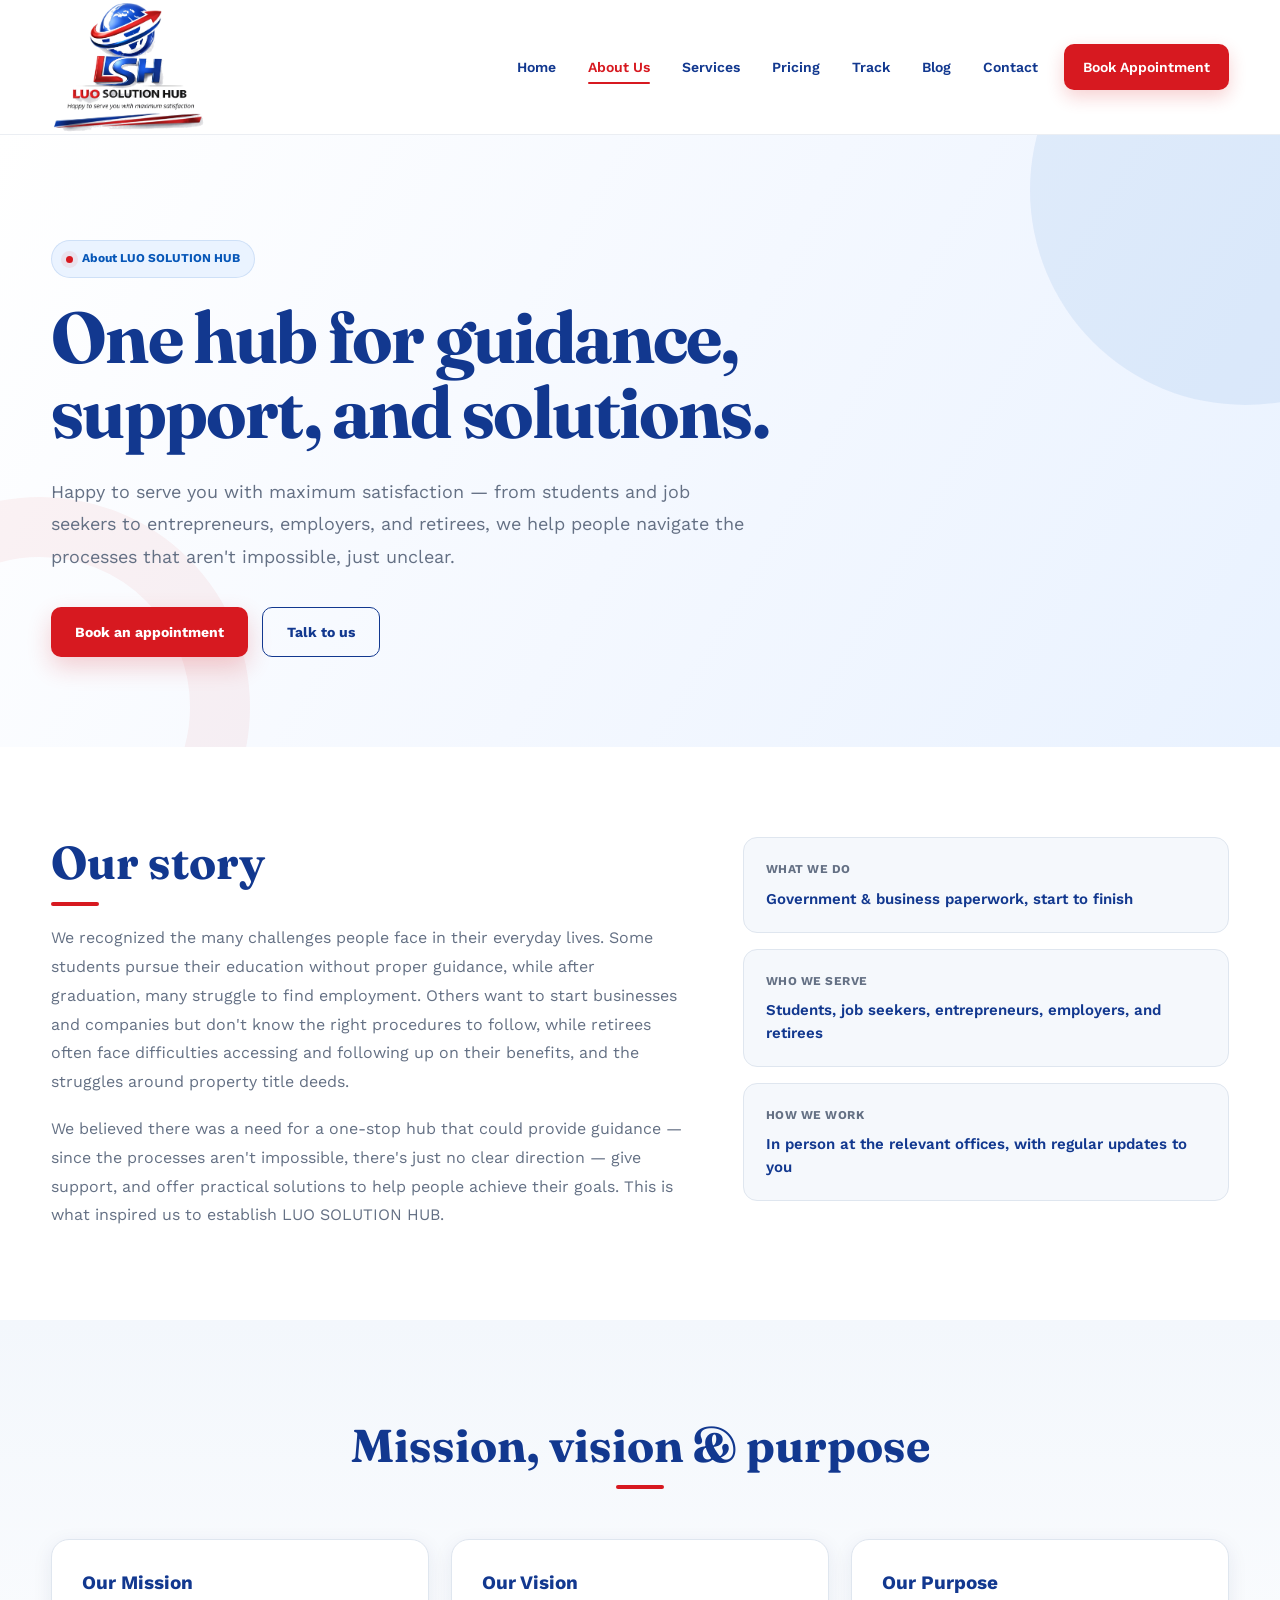
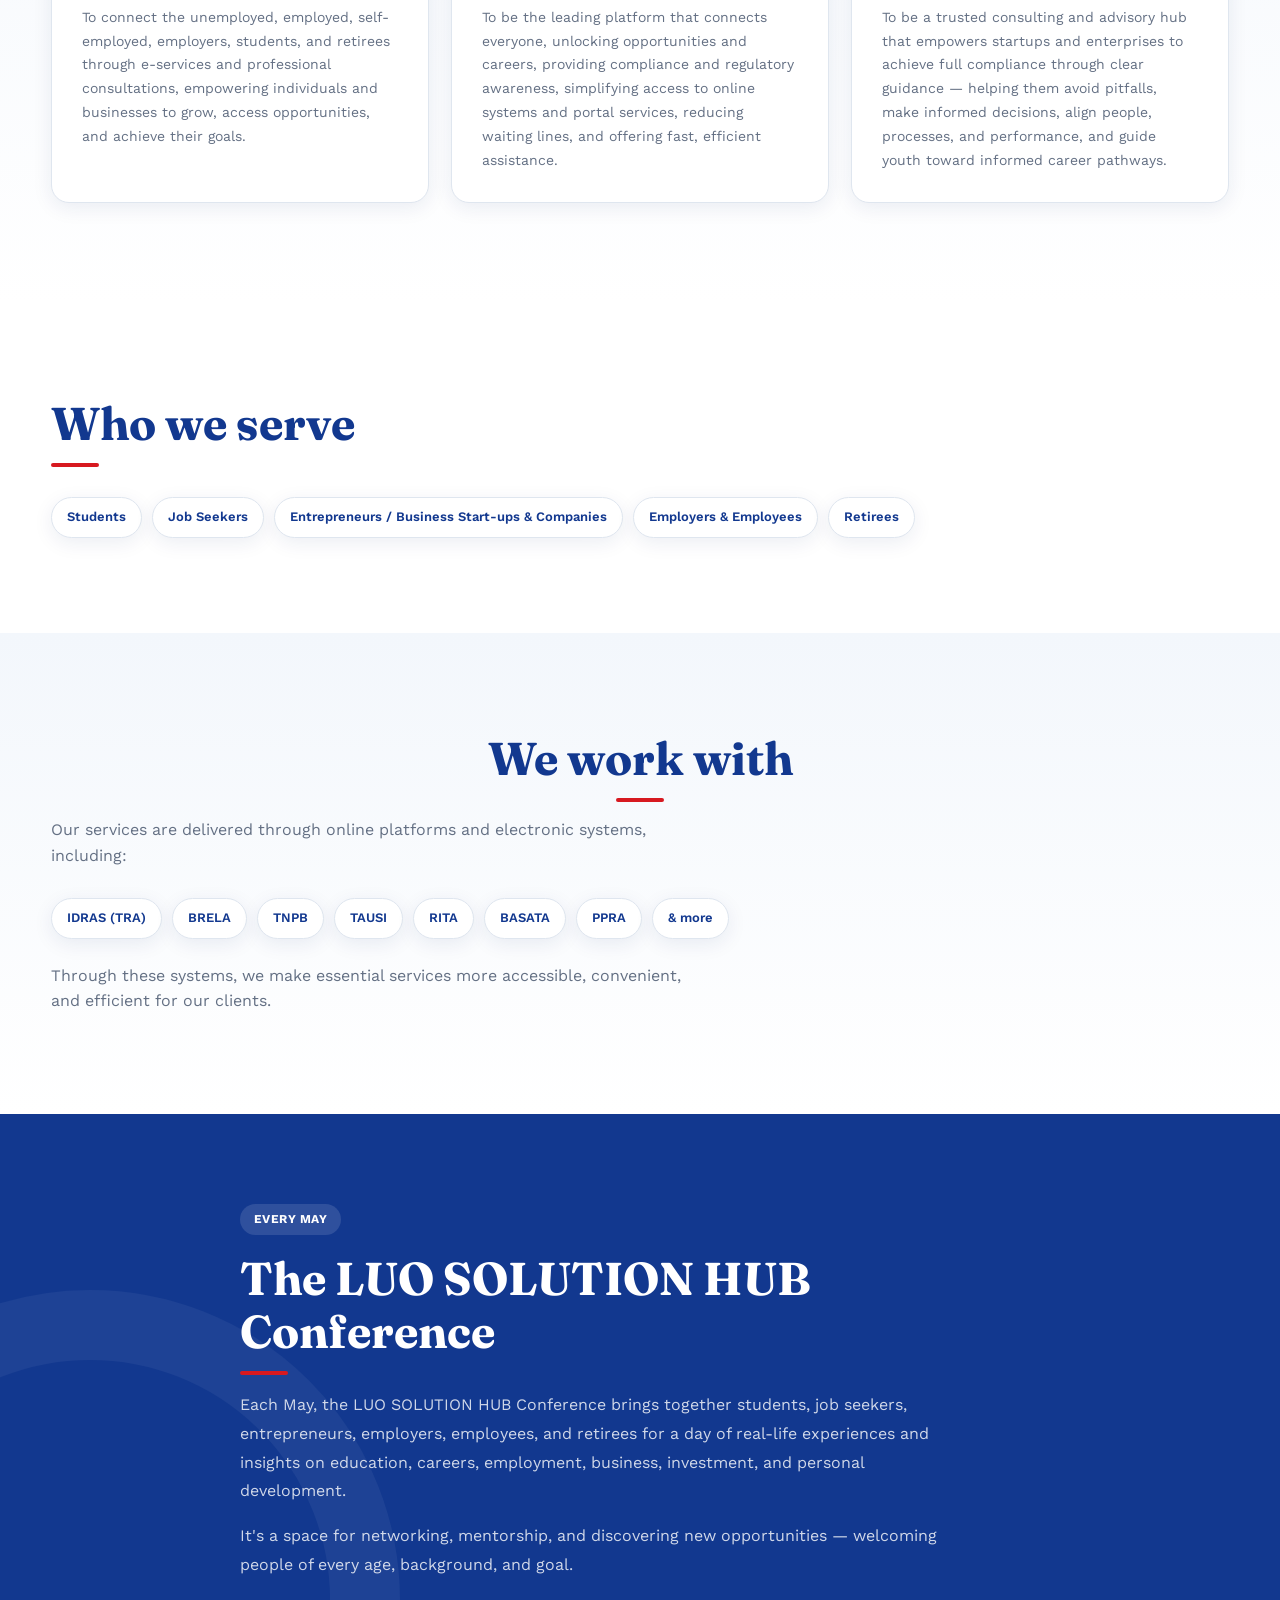
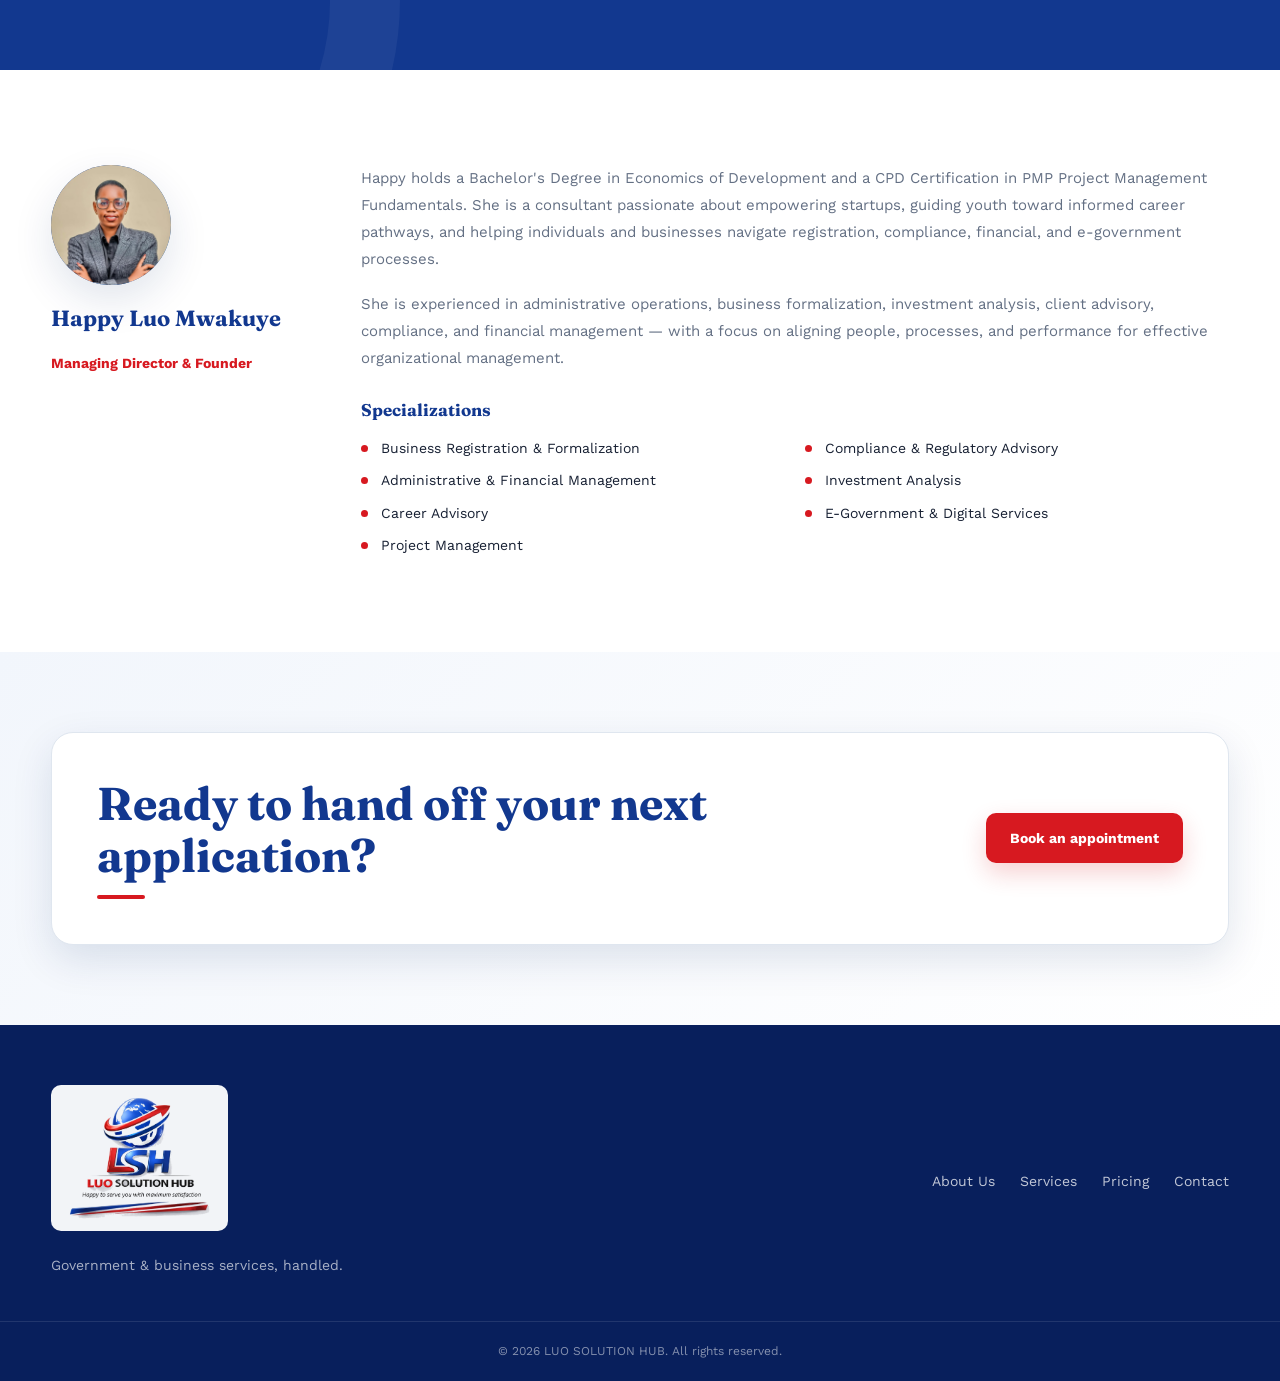
==== commit 312a4318: "replacing and adding  some files" ====
--- a/about.html
+++ b/about.html
@@ -86,7 +86,7 @@
         <dl class="about-story-facts">
           <div>
             <dt>What we do</dt>
-            <dd>Government and business paperwork, start to finish</dd>
+            <dd>Government &amp; business paperwork, start to finish</dd>
           </div>
           <div>
             <dt>Who we serve</dt>
@@ -103,7 +103,7 @@
     <!-- MISSION / VISION / PURPOSE -->
     <section class="services">
       <div class="container">
-        <h2>Mission, vision and purpose</h2>
+        <h2>Mission, vision &amp; purpose</h2>
         <div class="services-grid">
           <div class="service-card">
             <h3>Our Mission</h3>
@@ -145,8 +145,8 @@
         <div class="chip-row">
           <span class="chip-static">Students</span>
           <span class="chip-static">Job Seekers</span>
-          <span class="chip-static">Entrepreneurs / Business Start-ups and Companies</span>
-          <span class="chip-static">Employers and Employees</span>
+          <span class="chip-static">Entrepreneurs / Business Start-ups &amp; Companies</span>
+          <span class="chip-static">Employers &amp; Employees</span>
           <span class="chip-static">Retirees</span>
         </div>
       </div>
@@ -168,7 +168,7 @@
           <span class="chip-static">RITA</span>
           <span class="chip-static">BASATA</span>
           <span class="chip-static">PPRA</span>
-          <span class="chip-static">and more</span>
+          <span class="chip-static">&amp; more</span>
         </div>
         <p style="color:var(--muted); max-width:65ch; margin-top: 24px; margin-bottom: 0;">
           Through these systems, we make essential services more accessible,
@@ -205,7 +205,7 @@
             <img src="image/founder.jpg" alt="Happy Luo Mwakuye — Managing Director & Founder">
           </div>
           <h3>Happy Luo Mwakuye</h3>
-          <span>Managing Director and Founder</span>
+          <span>Managing Director &amp; Founder</span>
         </div>
 
         <div class="leadership-body">
@@ -227,12 +227,12 @@
 
           <h4>Specializations</h4>
           <ul>
-            <li>Business Registration and Formalization</li>
-            <li>Compliance and Regulatory Advisory</li>
-            <li>Administrative and Financial Management</li>
+            <li>Business Registration &amp; Formalization</li>
+            <li>Compliance &amp; Regulatory Advisory</li>
+            <li>Administrative &amp; Financial Management</li>
             <li>Investment Analysis</li>
             <li>Career Advisory</li>
-            <li>E-Government and Digital Services</li>
+            <li>E-Government &amp; Digital Services</li>
             <li>Project Management</li>
           </ul>
         </div>
@@ -255,7 +255,7 @@
         <a href="index.html" class="logo footer-logo">
           <img src="image/logo.png" alt="LUO Solution Hub Logo">
         </a>
-        <p>Government and business services, handled.</p>
+        <p>Government &amp; business services, handled.</p>
       </div>
       <nav class="footer-nav">
         <a href="about.html">About Us</a>
